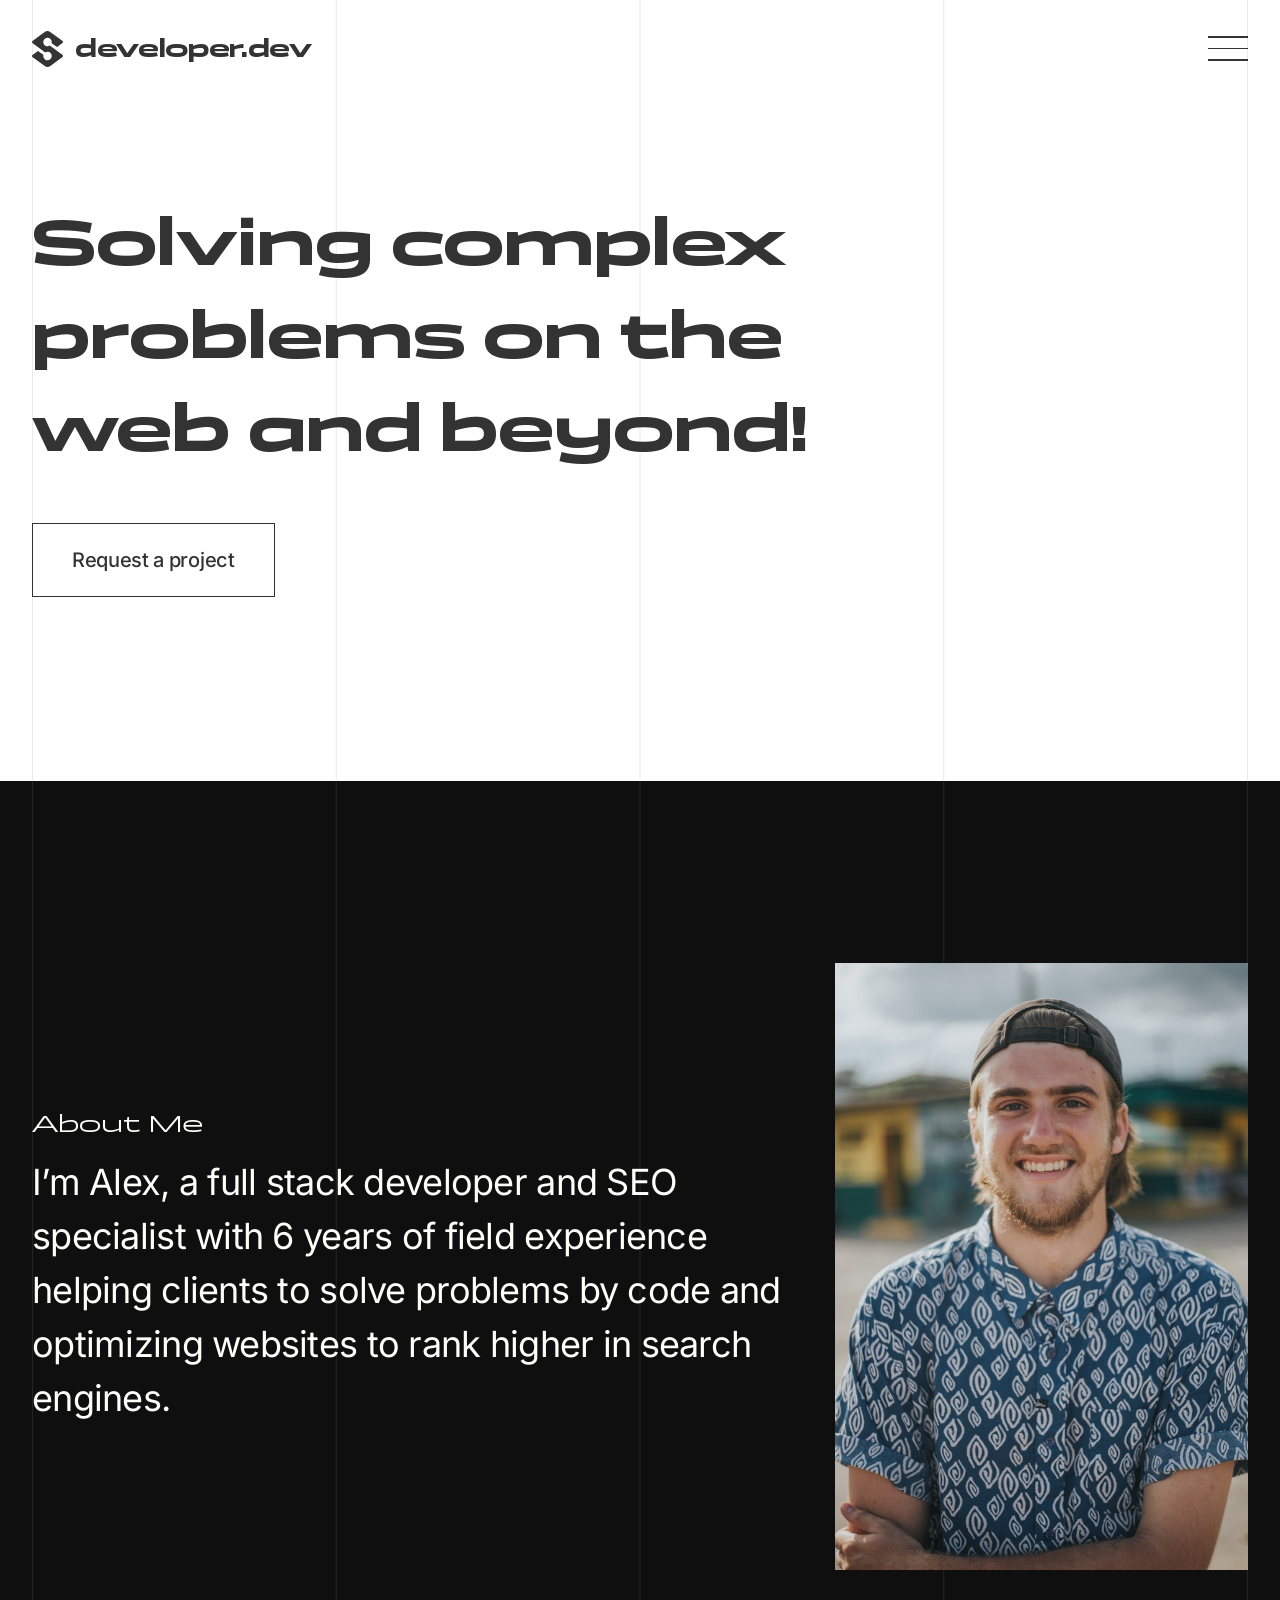
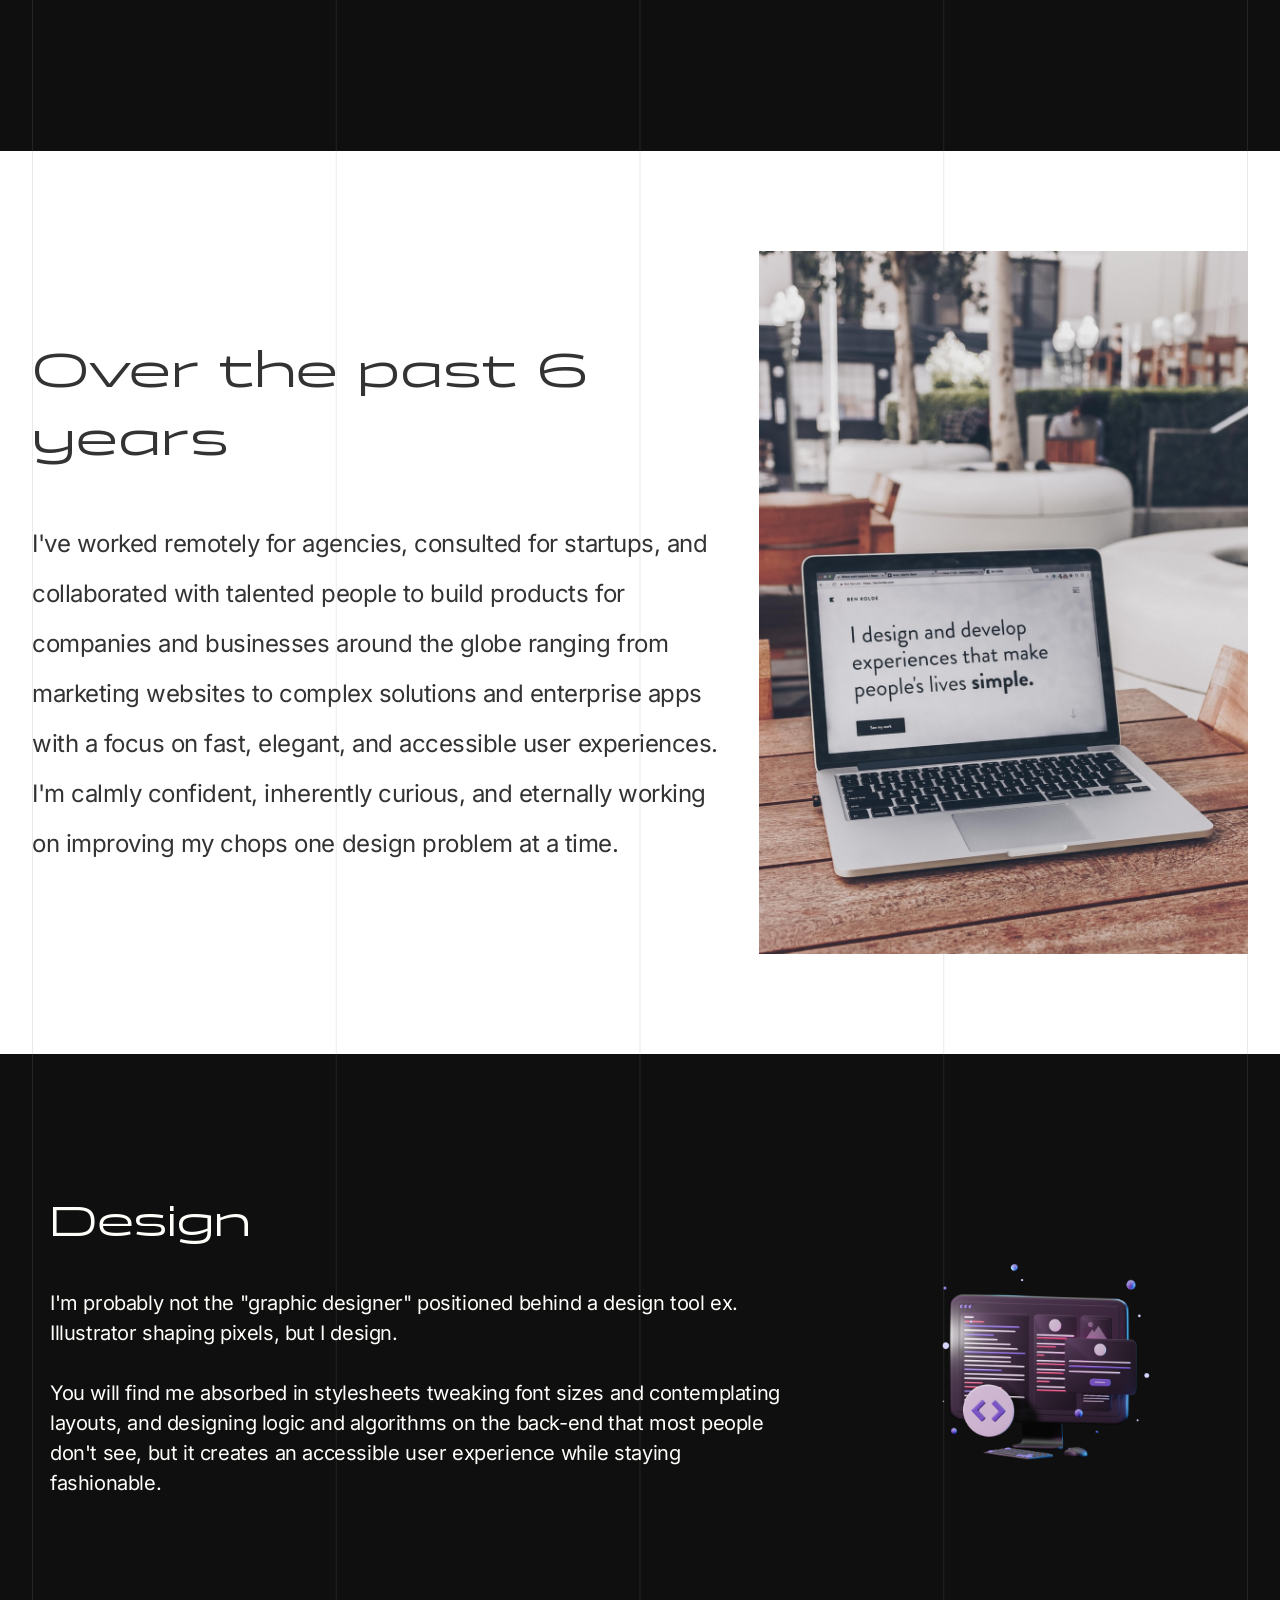
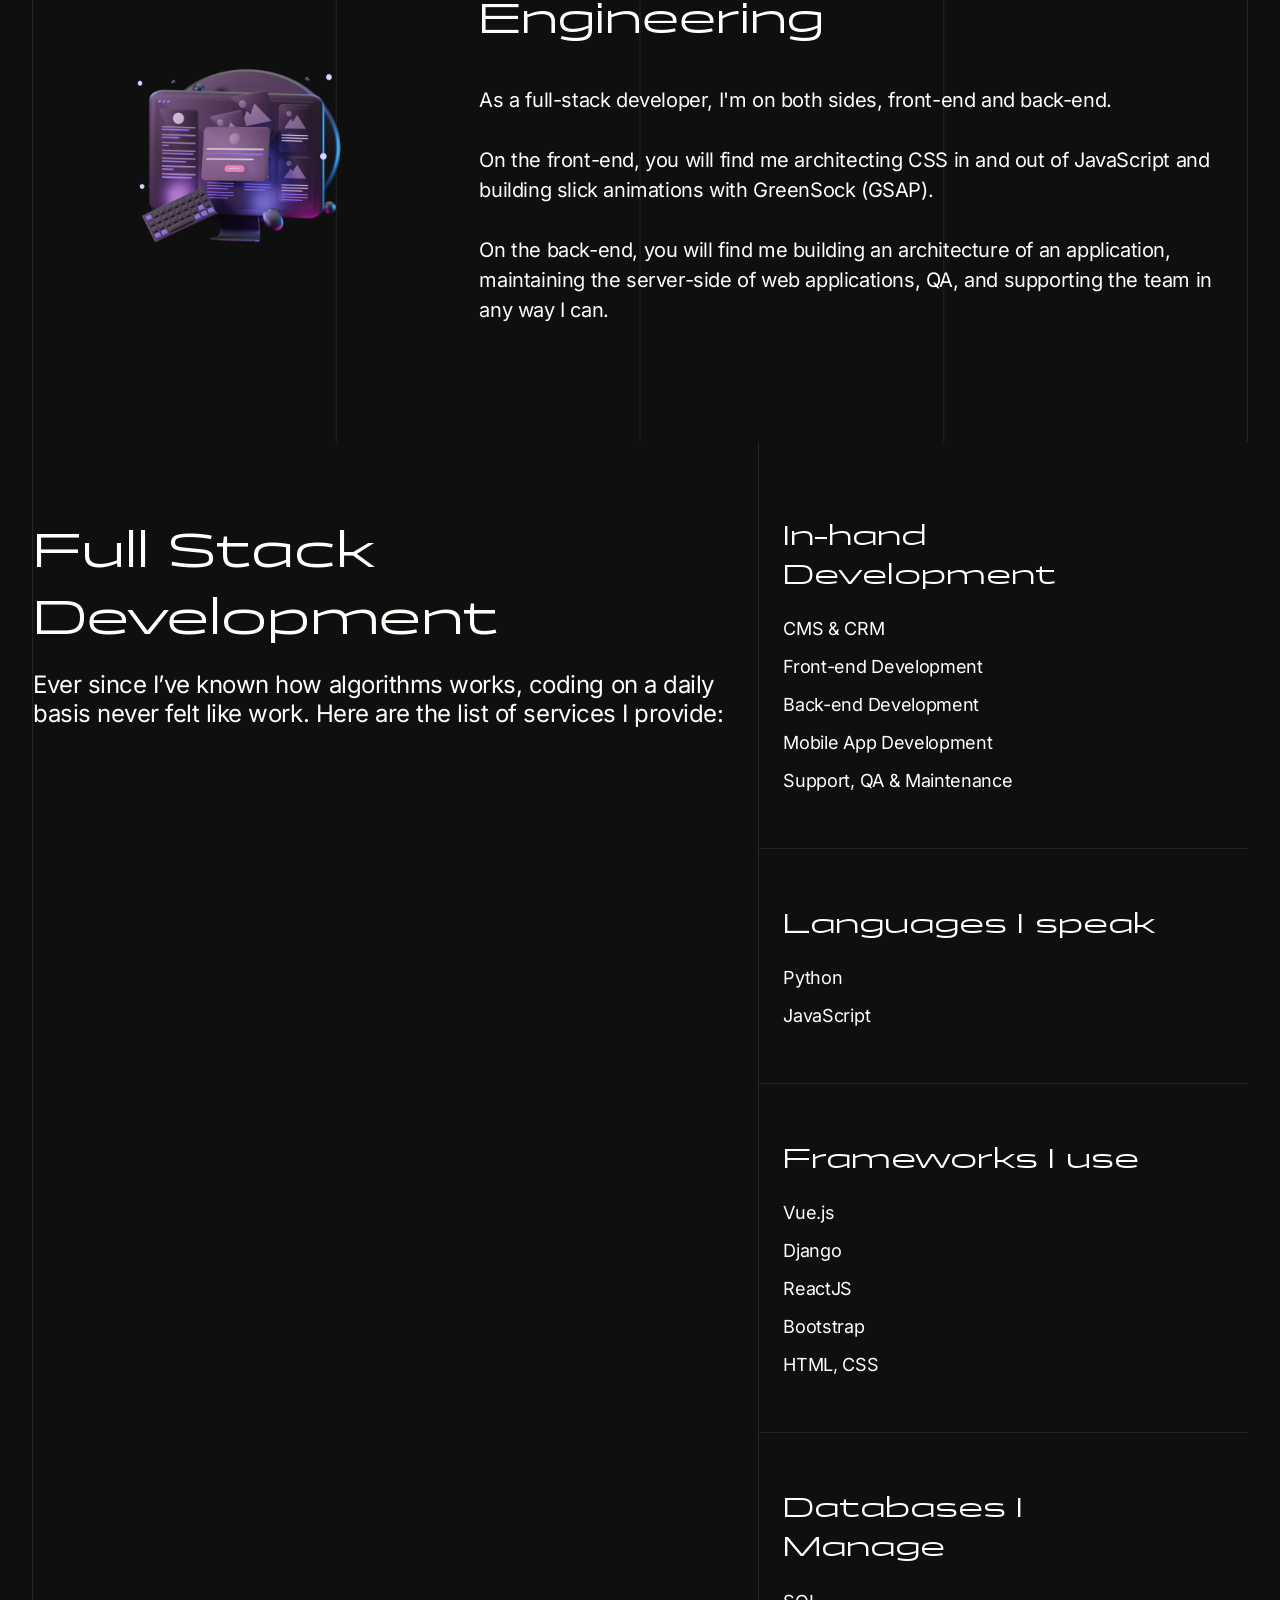
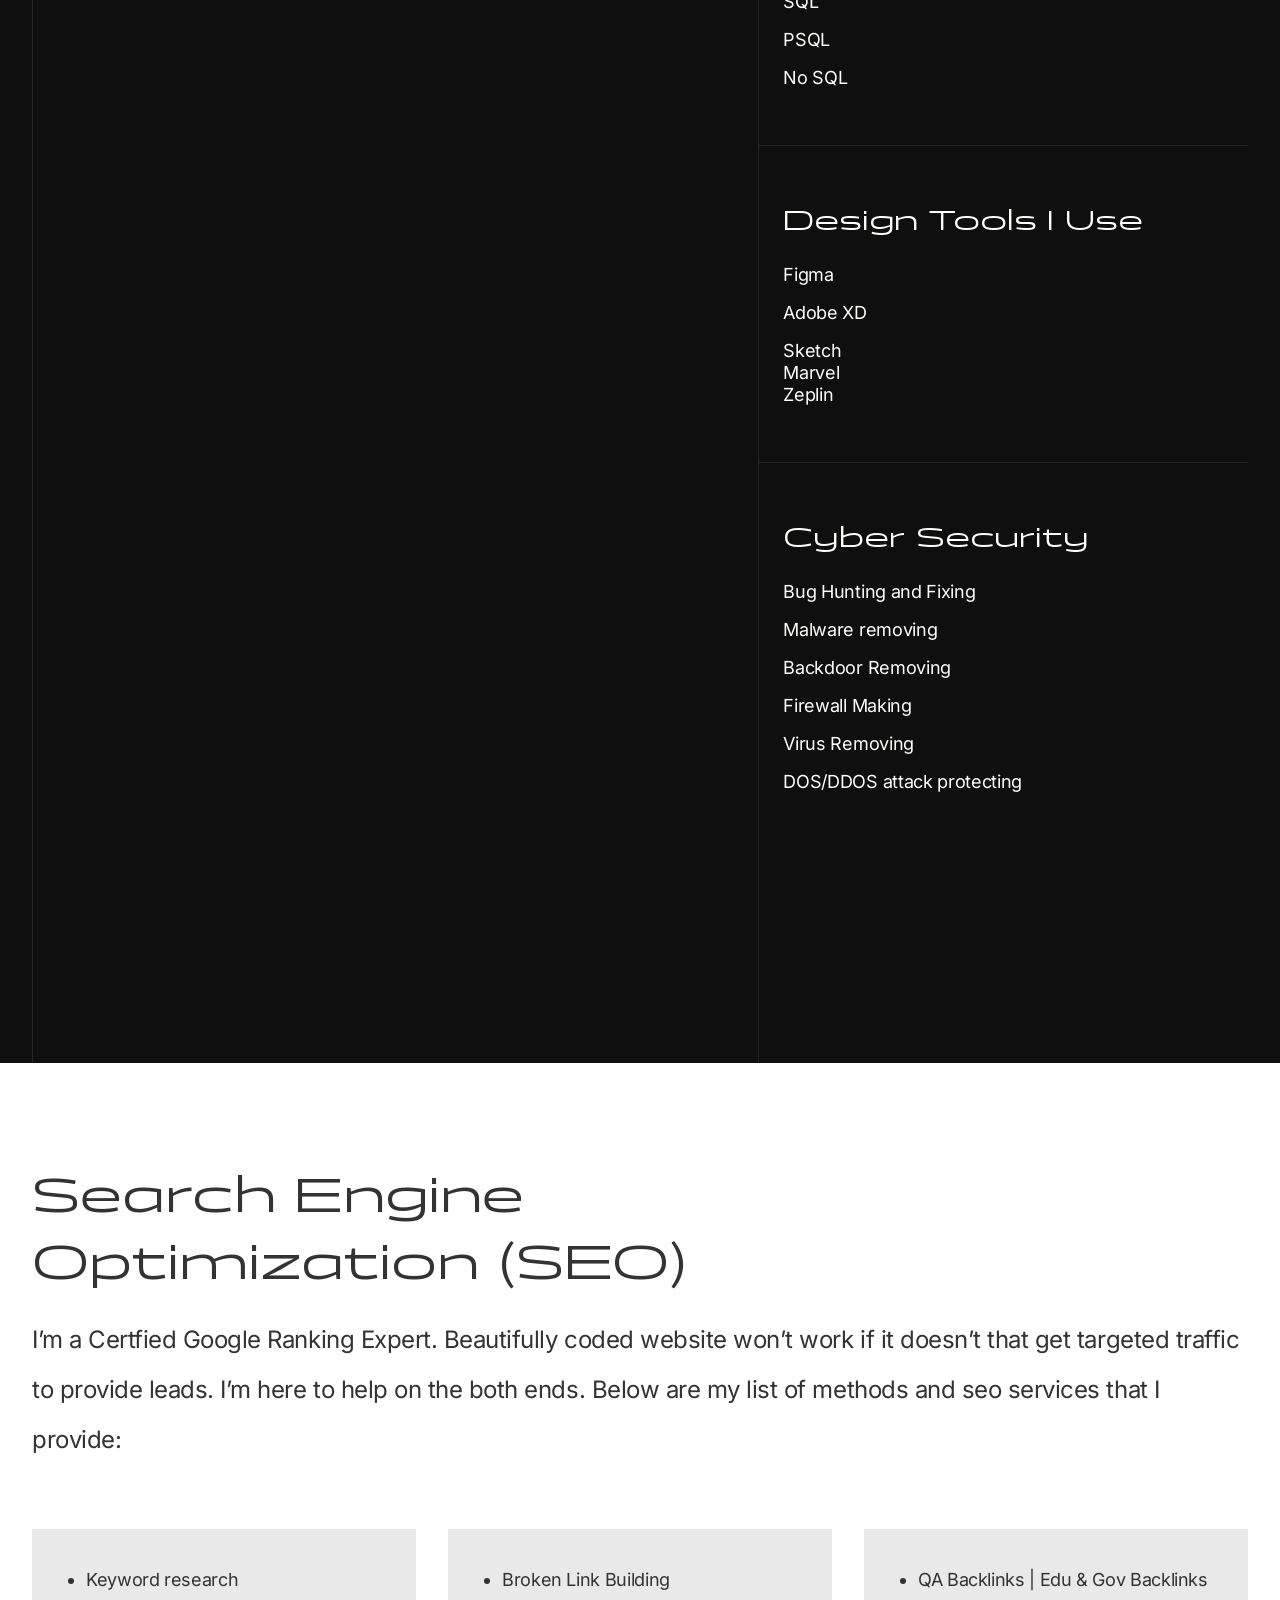
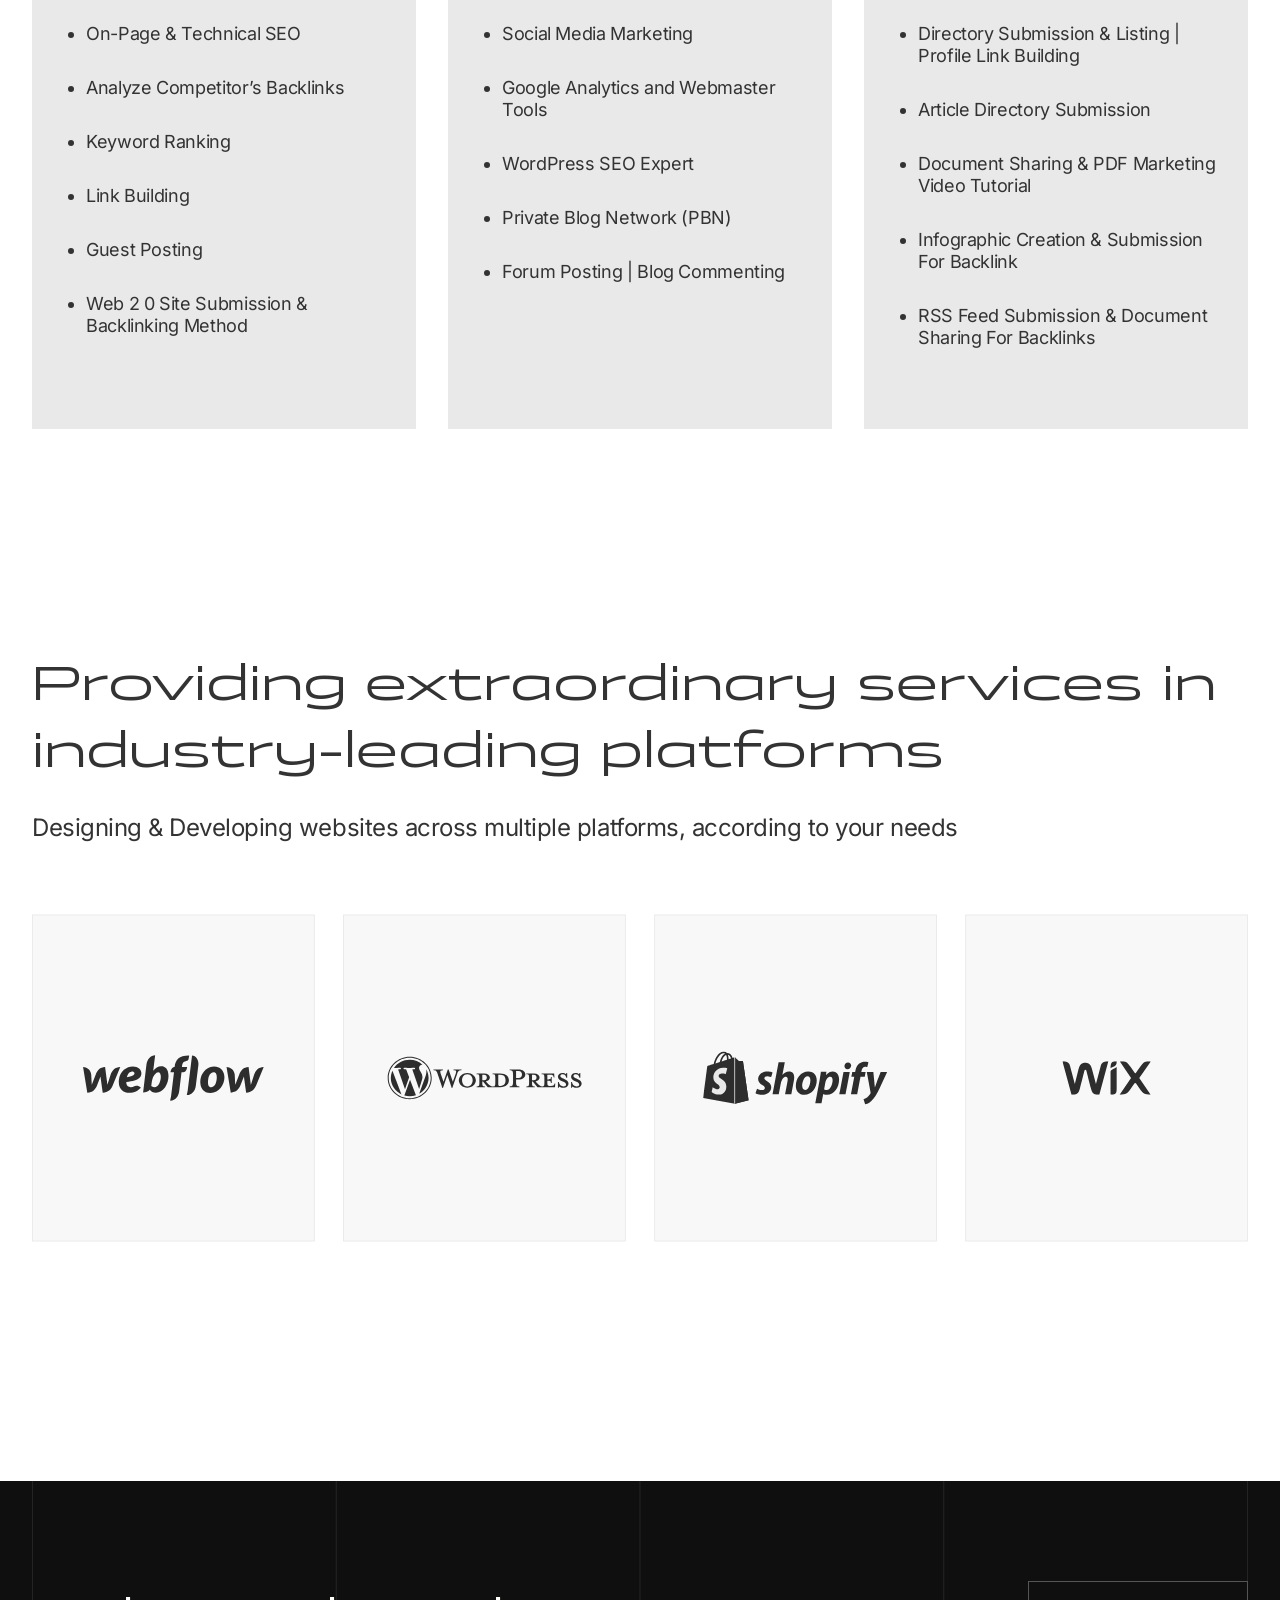
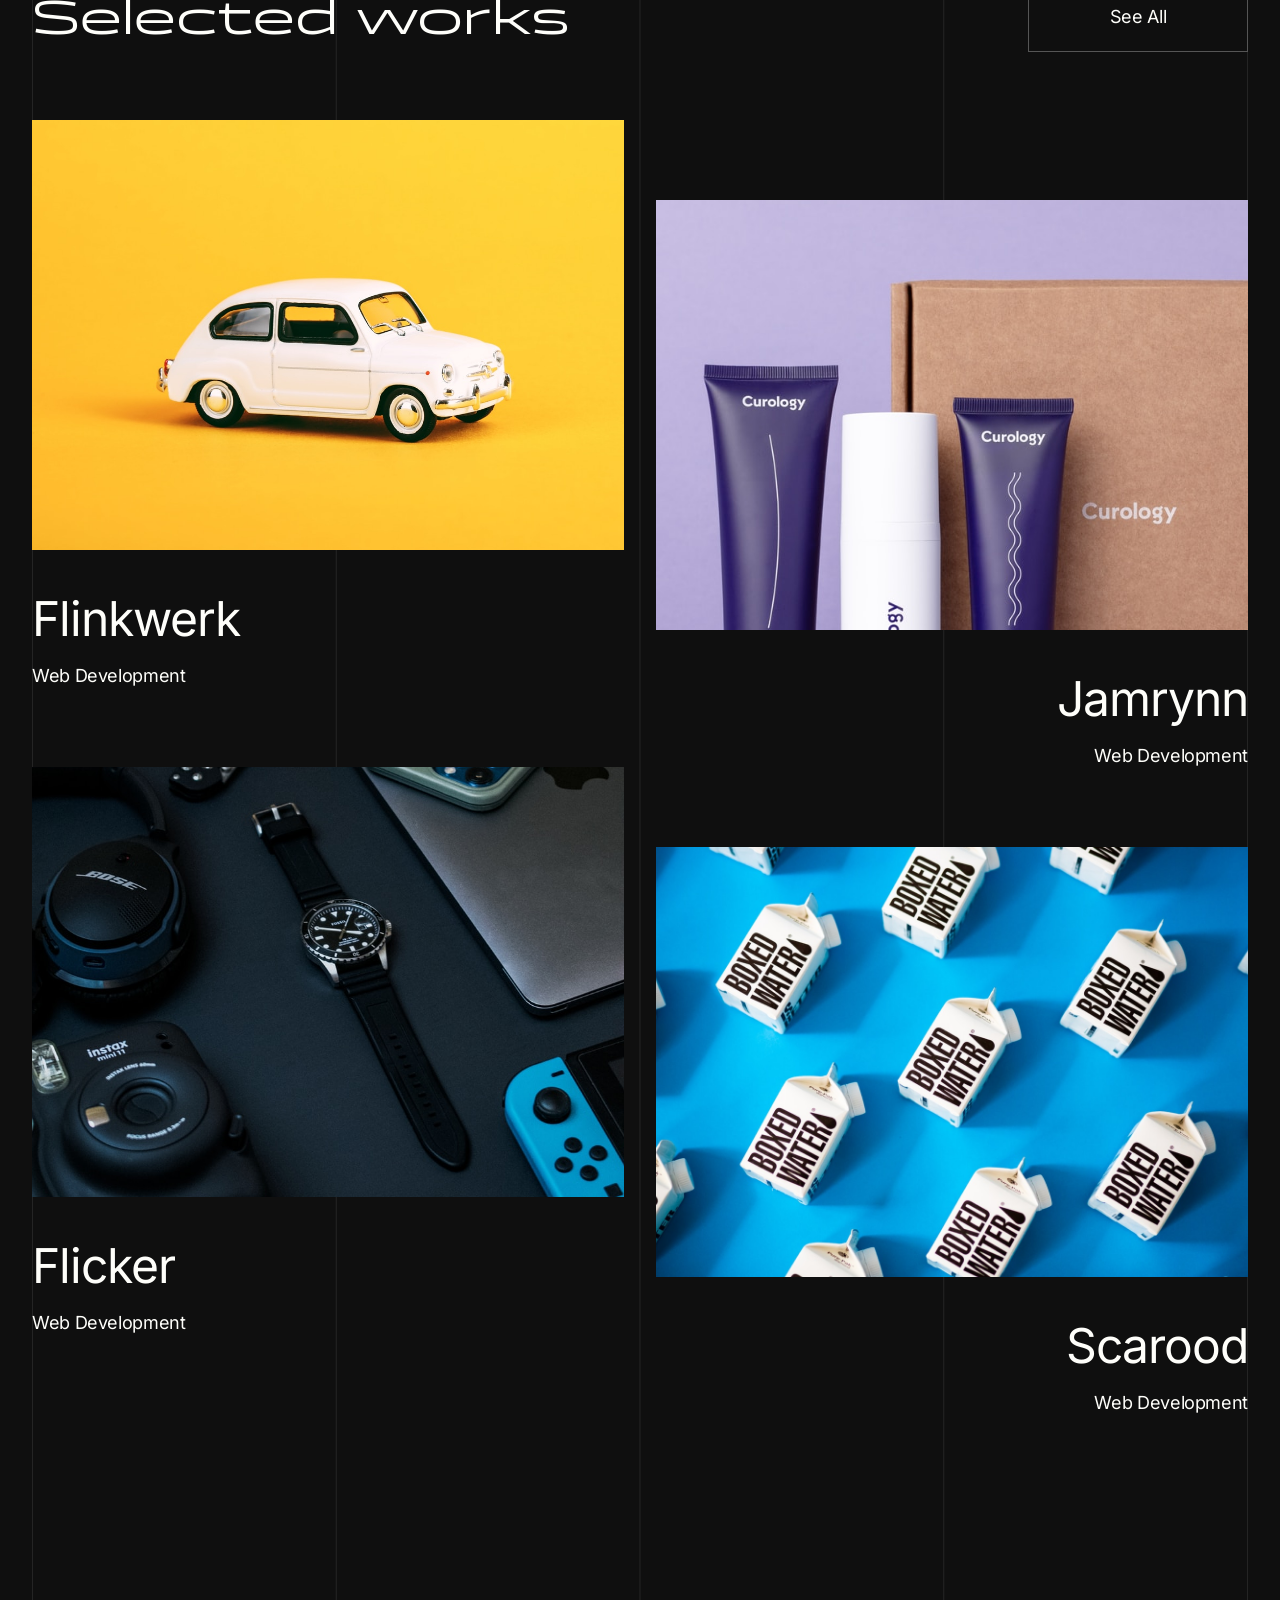
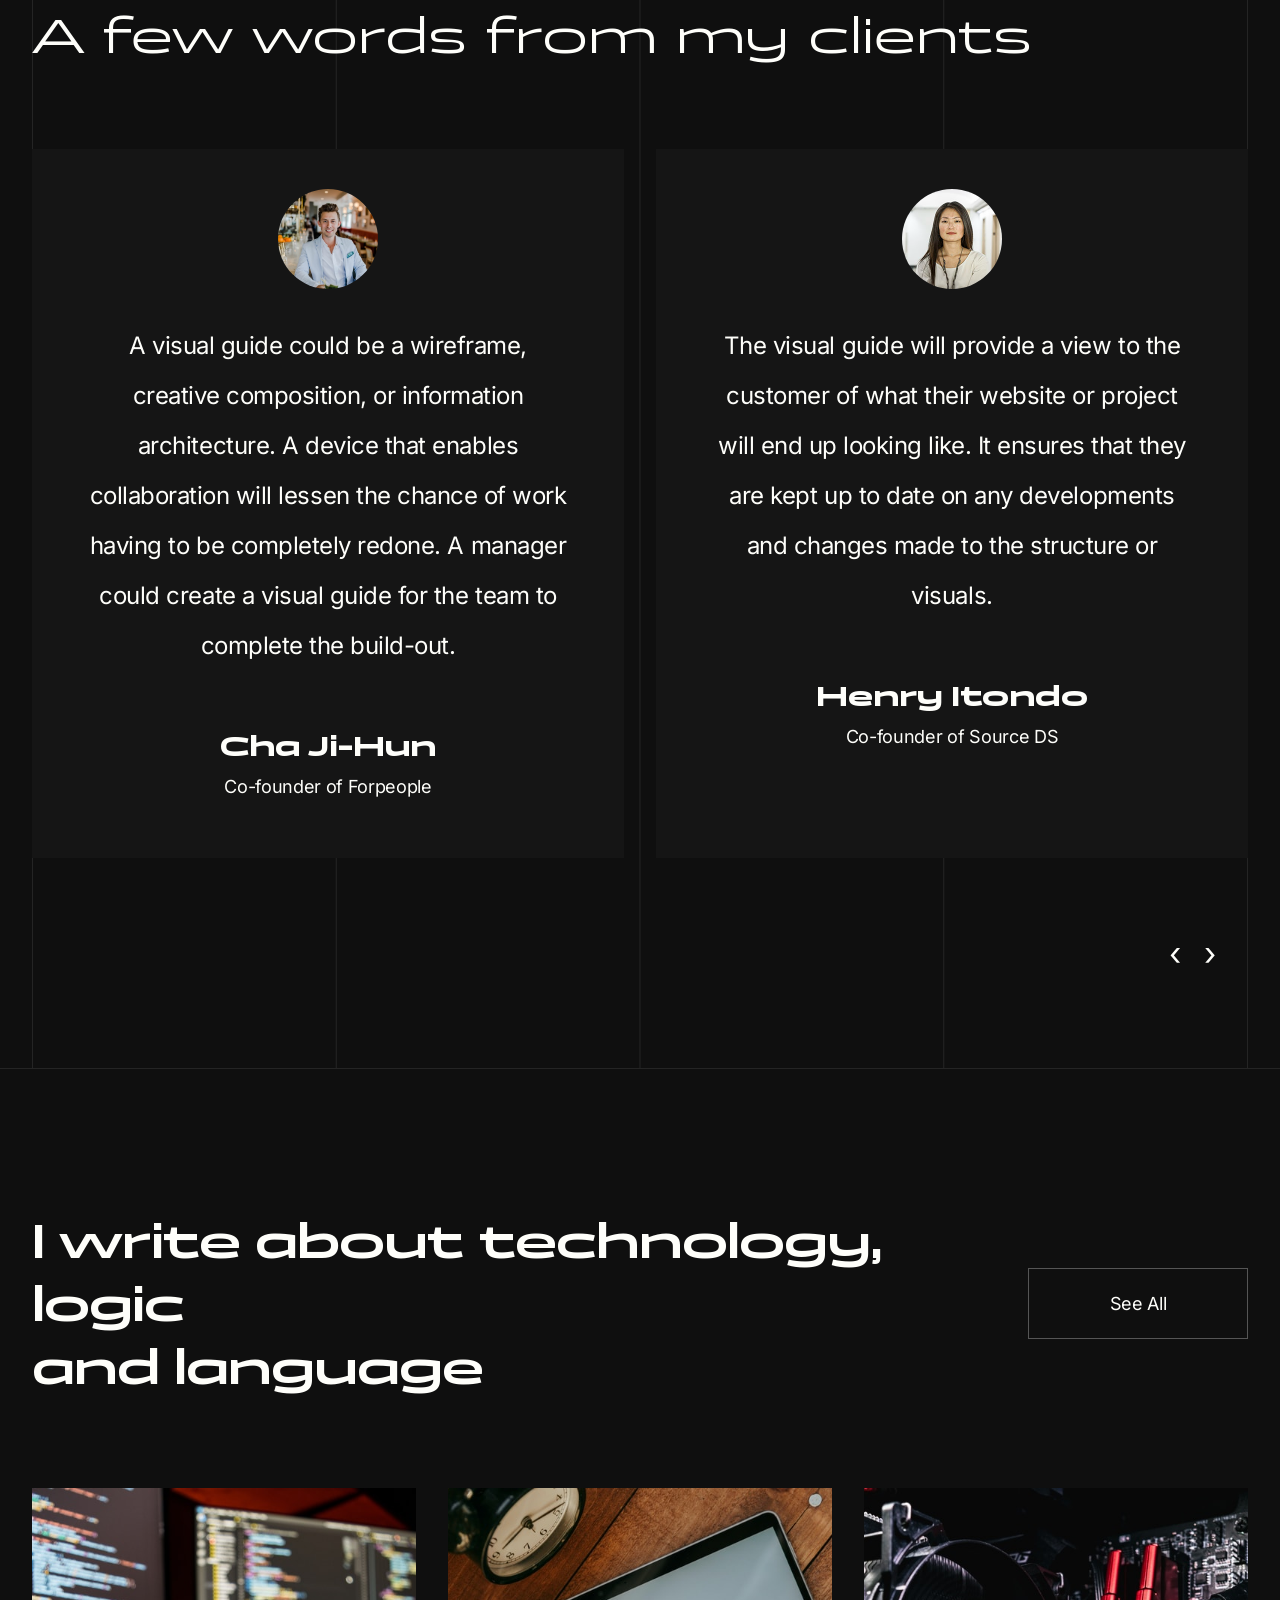
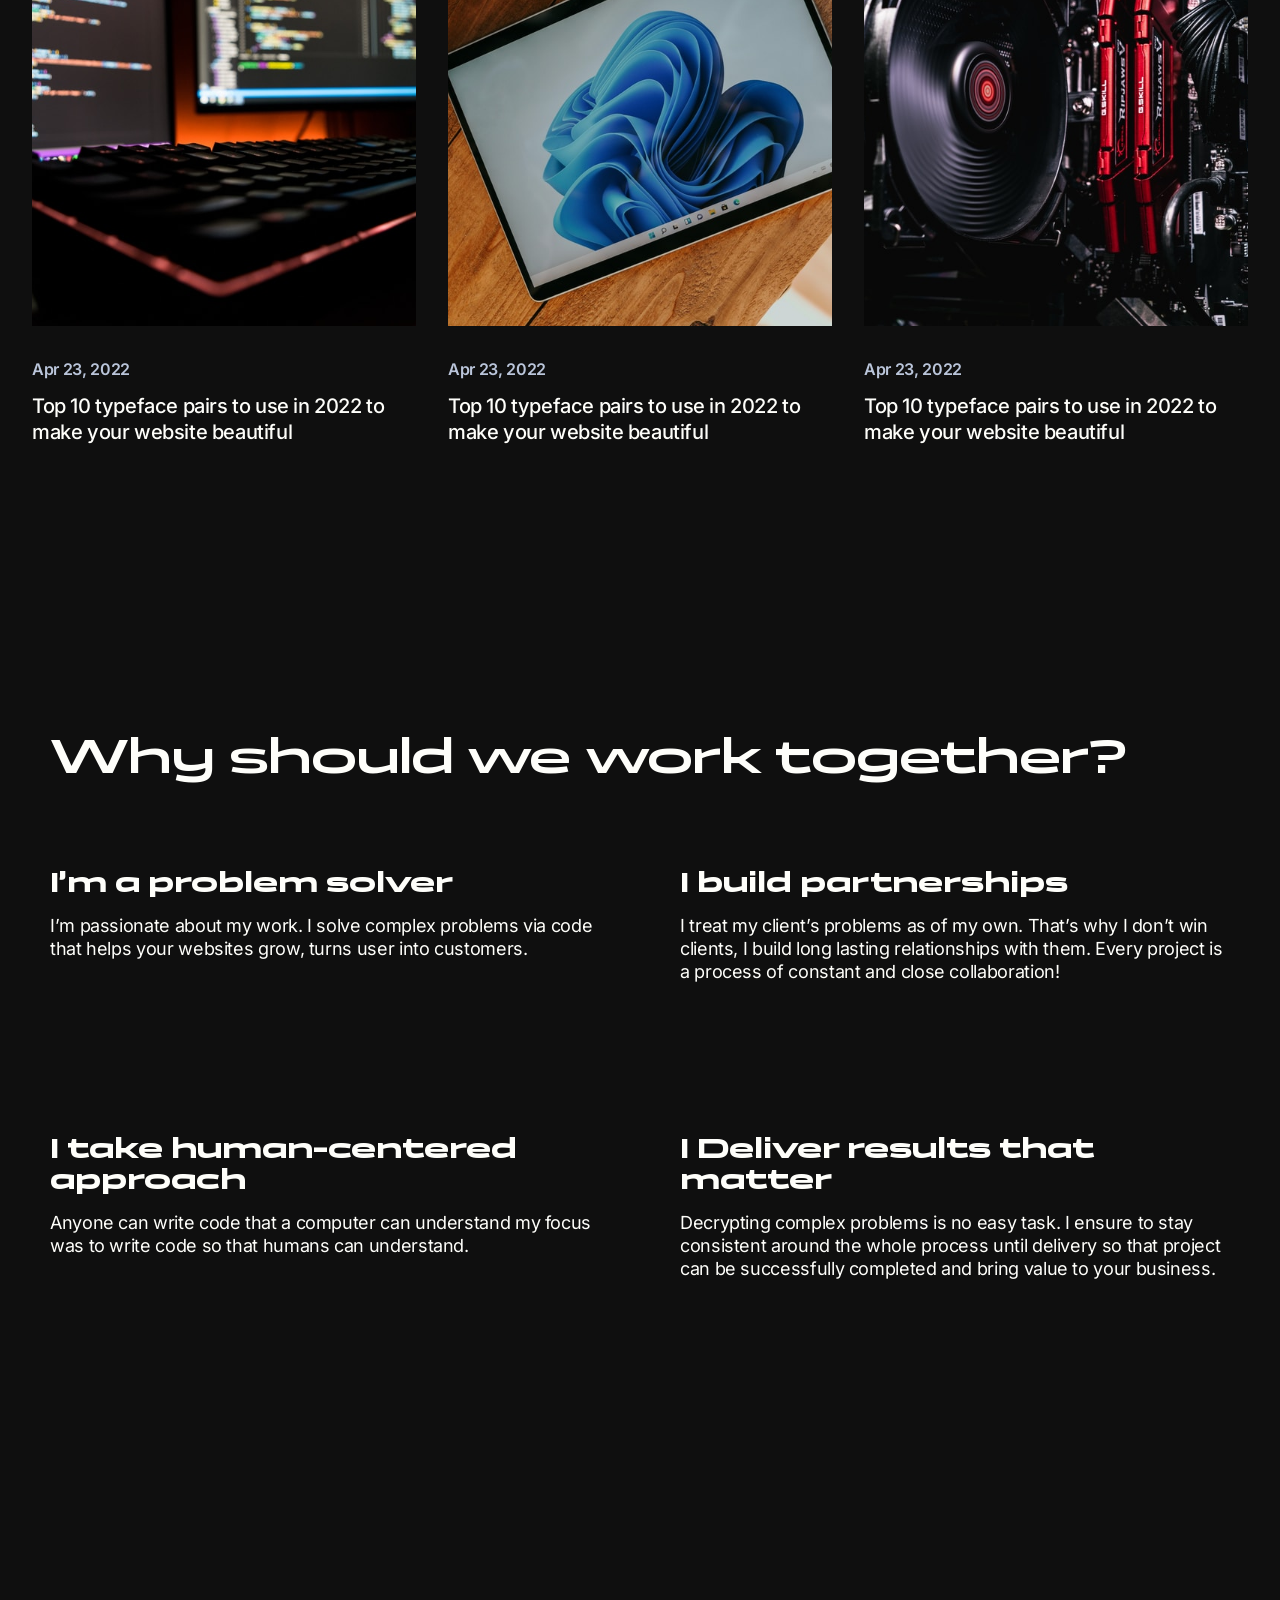
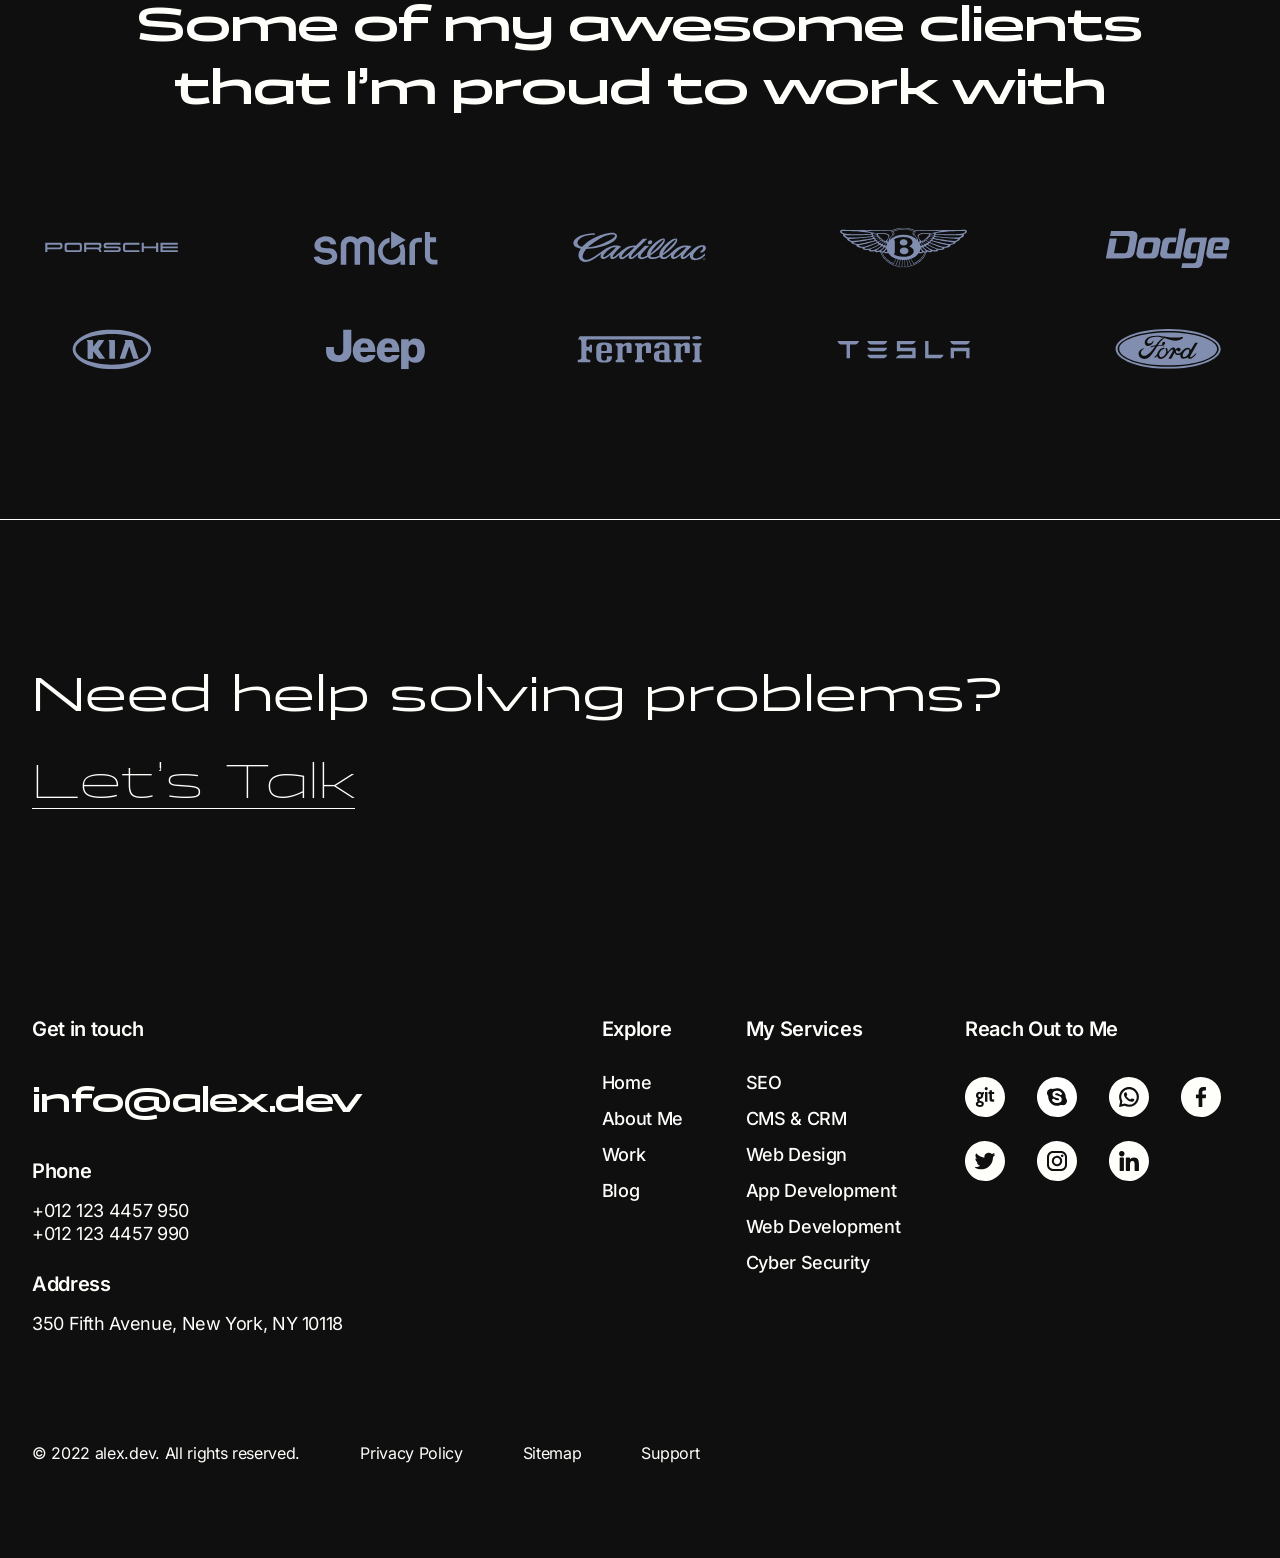
==== web/index.html @ d1924027 "lab3" ====
<!DOCTYPE html>
<html lang="en">
<head>
  <meta charset="UTF-8">
  <meta name="viewport" content="width=device-width, initial-scale=1.0">
  <meta name="description" content="Alex — full stack developer and SEO specialist.">
  <title>Home — developer.dev</title>
  <link rel="icon" href="assets/figma/logo.svg" type="image/svg+xml">
  <link rel="stylesheet" href="fonts.css">
  <link rel="stylesheet" href="global.css">
  <link rel="stylesheet" href="styles.css">
  <link rel="stylesheet" href="app.css">
  <script src="script.js" defer></script>
</head>
<body>
<div class="site">
  <a class="skip-link" href="#main">Skip to content</a>
  <div class="ruled">
    <header class="header container">
      <a class="logo" href="index.html"><img class="logo__icon" src="assets/figma/logo.svg" width="31" height="36" alt="">developer.dev</a>
      <details class="menu">
        <summary class="menu__toggle" aria-label="Open navigation"><span class="menu__line"></span><span class="menu__line"></span><span class="menu__line"></span></summary>
        <nav class="menu__nav" aria-label="Main navigation"><ul class="menu__list"><li><a href="index.html" aria-current="page">Homepage</a></li><li><a href="about.html">About me</a></li><li><a href="work.html">My work</a></li><li><a href="contact.html">Contact us</a></li></ul></nav>
      </details>
    </header>
  </div>

  <main id="main">
    <section class="hero ruled" aria-labelledby="hero-title">
      <h1 class="hero__title" id="hero-title">Solving complex<br>problems on the<br>web and beyond!</h1>
      <a class="button hero__button" href="contact.html">Request a project</a>
    </section>

    <section class="home-about ruled dark" aria-labelledby="about-title">
      <div><h2 class="home-about__title" id="about-title">About Me</h2><p class="home-about__text">I’m Alex, a full stack developer and SEO specialist with 6 years of field experience helping clients to solve problems by code and optimizing websites to rank higher in search engines.</p></div>
      <img class="home-about__image" src="assets/figma/alex.jpg" width="455" height="607" alt="Alex smiling outdoors, wearing a cap and a patterned shirt" loading="lazy">
    </section>

    <section class="history ruled" aria-labelledby="history-title">
      <div><h2 class="history__title" id="history-title">Over the past 6 years</h2><p class="history__text">I've worked remotely for agencies, consulted for startups, and collaborated with talented people to build products for companies and businesses around the globe ranging from marketing websites to complex solutions and enterprise apps with a focus on fast, elegant, and accessible user experiences. I'm calmly confident, inherently curious, and eternally working on improving my chops one design problem at a time.</p></div>
      <img class="history__image" src="assets/figma/work-history.jpg" width="555" height="703" alt="A laptop displaying a website on a desk" loading="lazy">
    </section>

    <section class="skills ruled dark" aria-label="Design and engineering">
      <div class="skills__inner">
        <article class="skills__row">
          <div><h2 class="skills__title">Design</h2><p class="skills__text">I'm probably not the "graphic designer" positioned behind a design tool ex. Illustrator shaping pixels, but I design.

You will find me absorbed in stylesheets tweaking font sizes and contemplating layouts, and designing logic and algorithms on the back-end that most people don't see, but it creates an accessible user experience while staying fashionable.</p></div>
          <img class="skills__image" src="assets/figma/design.png" width="342" height="358" alt="Purple interface-design illustration" loading="lazy">
        </article>
        <article class="skills__row">
          <img class="skills__image" src="assets/figma/engineering.png" width="339" height="376" alt="Purple software-engineering illustration" loading="lazy">
          <div><h2 class="skills__title">Engineering</h2><p class="skills__text">As a full-stack developer, I'm on both sides, front-end and back-end.

On the front-end, you will find me architecting CSS in and out of JavaScript and building slick animations with GreenSock (GSAP).

On the back-end, you will find me building an architecture of an application, maintaining the server-side of web applications, QA, and supporting the team in any way I can.</p></div>
        </article>
      </div>
    </section>

    <section class="development dark" id="development" aria-labelledby="development-title">
      <div class="development__intro"><h2 class="heading" id="development-title">Full Stack<br>Development</h2><p>Ever since I’ve known how algorithms works, coding on a daily basis never felt like work. Here are the list of services I provide:</p></div>
      <div class="development__list">
        <article class="service"><h3 class="service__title">In-hand<br>Development</h3><ul class="service__list"><li>CMS &amp; CRM</li><li>Front-end Development</li><li>Back-end Development</li><li>Mobile App Development</li><li>Support, QA &amp; Maintenance</li></ul></article>
        <article class="service"><h3 class="service__title">Languages I speak</h3><ul class="service__list"><li>Python</li><li>JavaScript</li></ul></article>
        <article class="service"><h3 class="service__title">Frameworks I use</h3><ul class="service__list"><li>Vue.js</li><li>Django</li><li>ReactJS</li><li>Bootstrap</li><li>HTML, CSS</li></ul></article>
        <article class="service"><h3 class="service__title">Databases I<br>Manage</h3><ul class="service__list"><li>SQL</li><li>PSQL</li><li>No SQL</li></ul></article>
        <article class="service"><h3 class="service__title">Design Tools I Use</h3><ul class="service__list"><li>Figma</li><li>Adobe XD</li><li>Sketch<br>Marvel<br>Zeplin</li></ul></article>
        <article class="service"><h3 class="service__title">Cyber Security</h3><ul class="service__list"><li>Bug Hunting and Fixing</li><li>Malware removing</li><li>Backdoor Removing</li><li>Firewall Making</li><li>Virus Removing</li><li>DOS/DDOS attack protecting</li></ul></article>
      </div>
    </section>

    <section class="seo" id="seo" aria-labelledby="seo-title">
      <h2 class="heading" id="seo-title">Search Engine<br>Optimization (SEO)</h2>
      <p class="seo__text">I’m a Certfied Google Ranking Expert. Beautifully coded website won’t work if it doesn’t that get targeted traffic to provide leads. I’m here to help on the both ends. Below are my list of methods and seo services that I provide:</p>
      <div class="seo__columns">
        <ul class="seo__list"><li>Keyword research</li><li>On-Page &amp; Technical SEO</li><li>Analyze Competitor’s Backlinks</li><li>Keyword Ranking</li><li>Link Building</li><li>Guest Posting</li><li>Web 2 0 Site Submission &amp; Backlinking Method</li></ul>
        <ul class="seo__list"><li>Broken Link Building</li><li>Social Media Marketing</li><li>Google Analytics and Webmaster Tools</li><li>WordPress SEO Expert</li><li>Private Blog Network (PBN)</li><li>Forum Posting | Blog Commenting</li></ul>
        <ul class="seo__list"><li>QA Backlinks | Edu &amp; Gov Backlinks</li><li>Directory Submission &amp; Listing | Profile Link Building</li><li>Article Directory Submission</li><li>Document Sharing &amp; PDF Marketing Video Tutorial</li><li>Infographic Creation &amp; Submission For Backlink</li><li>RSS Feed Submission &amp; Document Sharing For Backlinks</li></ul>
      </div>
    </section>

    <section class="platforms" id="platforms" aria-labelledby="platforms-title">
      <h2 class="heading" id="platforms-title">Providing extraordinary services in industry-leading platforms</h2>
      <p class="platforms__text">Designing &amp; Developing websites across multiple platforms, according to your needs</p>
      <img class="platforms__logos" src="assets/figma/platforms.svg" width="1376" height="370" alt="Webflow, WordPress, Shopify and Wix" loading="lazy">
    </section>

    <section class="selected ruled dark" id="selected-work" aria-labelledby="selected-title">
      <div class="section-top"><h2 class="heading" id="selected-title">Selected works</h2><a class="button button_dark button_small" href="work.html">See All</a></div>
      <div class="selected__columns">
        <div class="selected__column">
          <article class="selected__card"><a href="work.html#flinkwerk"><img class="selected__image" src="assets/figma/selected-flinkwerk.jpg" width="672" height="430" alt="White vintage car against a yellow background" loading="lazy"><h3 class="selected__name">Flinkwerk</h3><p class="selected__category">Web Development</p></a></article>
          <article class="selected__card"><a href="work.html#flickker"><img class="selected__image" src="assets/figma/selected-flicker.jpg" width="672" height="430" alt="Headphones, a watch, camera and other dark electronics" loading="lazy"><h3 class="selected__name">Flicker</h3><p class="selected__category">Web Development</p></a></article>
        </div>
        <div class="selected__column">
          <article class="selected__card"><a href="work.html#jamrynn"><img class="selected__image" src="assets/figma/selected-jamrynn.jpg" width="672" height="430" alt="Curology skin-care packaging on a purple background" loading="lazy"><h3 class="selected__name">Jamrynn</h3><p class="selected__category">Web Development</p></a></article>
          <article class="selected__card"><a href="assets/figma/selected-scarood.jpg"><img class="selected__image" src="assets/figma/selected-scarood.jpg" width="672" height="430" alt="Boxed Water cartons arranged against a bright blue background" loading="lazy"><h3 class="selected__name">Scarood</h3><p class="selected__category">Web Development</p></a></article>
        </div>
      </div>
    </section>

    <section class="testimonials ruled dark" aria-labelledby="testimonials-title">
      <h2 class="heading" id="testimonials-title">A few words from my clients</h2>
      <div class="testimonials__grid">
        <figure class="testimonial"><img class="testimonial__image" src="assets/figma/client-cha.jpg" width="100" height="100" alt="Cha Ji-Hun" loading="lazy"><blockquote class="testimonial__quote">A visual guide could be a wireframe, creative composition, or information architecture. A device that enables collaboration will lessen the chance of work having to be completely redone. A manager could create a visual guide for the team to complete the build-out.</blockquote><figcaption><p class="testimonial__name">Cha Ji-Hun</p><p class="testimonial__role">Co-founder of Forpeople</p></figcaption></figure>
        <figure class="testimonial"><img class="testimonial__image" src="assets/figma/client-henry.png" width="100" height="100" alt="Henry Itondo" loading="lazy"><blockquote class="testimonial__quote">The visual guide will provide a view to the customer of what their website or project will end up looking like. It ensures that they are kept up to date on any developments and changes made to the structure or visuals.</blockquote><figcaption><p class="testimonial__name">Henry Itondo</p><p class="testimonial__role">Co-founder of Source DS</p></figcaption></figure>
      </div>
      <div class="testimonials__arrows" aria-hidden="true"><span>‹</span><span>›</span></div>
    </section>

    <section class="writing dark" id="writing" aria-labelledby="writing-title">
      <div class="section-top"><h2 class="writing__title" id="writing-title">I write about technology, logic<br>and language</h2><a class="button button_dark button_small" href="#articles">See All</a></div>
      <div class="writing__grid" id="articles">
        <article><a href="assets/figma/blog-one.jpg"><img class="writing__image" src="assets/figma/blog-one.jpg" width="437" height="438" alt="Code displayed on a desktop computer" loading="lazy"><p class="writing__date"><time datetime="2022-04-23">Apr 23, 2022</time></p><h3 class="writing__heading">Top 10 typeface pairs to use in 2022 to make your website beautiful</h3></a></article>
        <article><a href="assets/figma/blog-two.jpg"><img class="writing__image" src="assets/figma/blog-two.jpg" width="437" height="438" alt="A tablet displaying Windows 11 on a wooden desk" loading="lazy"><p class="writing__date"><time datetime="2022-04-23">Apr 23, 2022</time></p><h3 class="writing__heading">Top 10 typeface pairs to use in 2022 to make your website beautiful</h3></a></article>
        <article><a href="assets/figma/blog-three.jpg"><img class="writing__image" src="assets/figma/blog-three.jpg" width="437" height="438" alt="Computer motherboard, memory and cooling fan" loading="lazy"><p class="writing__date"><time datetime="2022-04-23">Apr 23, 2022</time></p><h3 class="writing__heading">Top 10 typeface pairs to use in 2022 to make your website beautiful</h3></a></article>
      </div>
    </section>

    <section class="reasons dark" aria-labelledby="reasons-title">
      <div class="reasons__inner">
        <h2 class="reasons__title" id="reasons-title">Why should we work together?</h2>
        <div class="reasons__grid">
          <article><h3 class="reason__title">I’m a problem solver</h3><p class="reason__text">I’m passionate about my work. I solve complex problems via code that helps your websites grow, turns user into customers.</p></article>
          <article><h3 class="reason__title">I build partnerships</h3><p class="reason__text">I treat my client’s problems as of my own. That’s why I don’t win clients, I build long lasting relationships with them. Every project is a process of constant and close collaboration!</p></article>
          <article><h3 class="reason__title">I take human-centered approach</h3><p class="reason__text">Anyone can write code that a computer can understand my focus was to write code so that humans can understand.</p></article>
          <article><h3 class="reason__title">I Deliver results that matter</h3><p class="reason__text">Decrypting complex problems is no easy task. I ensure to stay consistent around the whole process until delivery so that project can be successfully completed and bring value to your business.</p></article>
        </div>
      </div>
    </section>

    <section class="clients dark" aria-labelledby="clients-title">
      <h2 class="clients__title" id="clients-title">Some of my awesome clients that I’m proud to work with</h2>
      <img class="clients__logos" src="assets/figma/clients.svg" width="1376" height="161" alt="Client logos including Porsche, Smart, Cadillac, Bentley, Dodge, Kia, Jeep, Ferrari, Tesla and Ford" loading="lazy">
    </section>
  </main>

  <footer class="footer footer_home dark" id="footer">
    <h2 class="heading">Need help solving problems?<a class="footer__talk" href="contact.html">Let’s Talk</a></h2>
    <div class="footer__columns">
      <address><p class="footer__title">Get in touch</p><a class="footer__email" href="mailto:info@alex.dev">info@alex.dev</a><p class="footer__title footer__contact-title">Phone</p><p class="footer__contact-text"><a href="tel:+0121234457950">+012 123 4457 950</a><br><a href="tel:+0121234457990">+012 123 4457 990</a></p><p class="footer__title footer__contact-title">Address</p><p class="footer__contact-text">350 Fifth Avenue, New York, NY 10118</p></address>
      <nav aria-label="Footer navigation"><h3 class="footer__title">Explore</h3><ul class="footer__list"><li><a href="index.html">Home</a></li><li><a href="about.html">About Me</a></li><li><a href="work.html">Work</a></li><li><a href="index.html#writing">Blog</a></li></ul></nav>
      <div><h3 class="footer__title">My Services</h3><ul class="footer__list"><li><a href="index.html#seo">SEO</a></li><li><a href="index.html#development">CMS &amp; CRM</a></li><li><a href="index.html#platforms">Web Design</a></li><li><a href="index.html#development">App Development</a></li><li><a href="index.html#development">Web Development</a></li><li><a href="index.html#development">Cyber Security</a></li></ul></div>
      <div><h3 class="footer__title">Reach Out to Me</h3><a href="contact.html"><img class="footer__socials" src="assets/figma/socials-footer.svg" width="256" height="104" alt="GitHub, Skype, WhatsApp, Facebook, Twitter, Instagram and LinkedIn contact icons" loading="lazy"></a></div>
    </div>
    <div class="footer__bottom"><p>© 2022 alex.dev. All rights reserved.</p><a href="contact.html#demo-status">Privacy Policy</a><a href="#footer">Sitemap</a><a href="contact.html">Support</a></div>
  </footer>
</div>
</body>
</html>
---- web/fonts.css ----
/* The same fonts and weights used in the Figma file. Stored locally. */
@font-face { font-family: Panchang; src: url('assets/fonts/panchang-light.woff2') format('woff2'); font-weight: 200; font-display: swap; }
@font-face { font-family: Panchang; src: url('assets/fonts/panchang-regular.woff2') format('woff2'); font-weight: 400; font-display: swap; }
@font-face { font-family: Panchang; src: url('assets/fonts/panchang-semibold.woff2') format('woff2'); font-weight: 600; font-display: swap; }
@font-face { font-family: Panchang; src: url('assets/fonts/panchang-bold.woff2') format('woff2'); font-weight: 700; font-display: swap; }
@font-face { font-family: Inter; src: url('assets/fonts/inter-regular.ttf') format('truetype'); font-weight: 400; font-display: swap; }
@font-face { font-family: Inter; src: url('assets/fonts/inter-medium.ttf') format('truetype'); font-weight: 500; font-display: swap; }
@font-face { font-family: Inter; src: url('assets/fonts/inter-semibold.ttf') format('truetype'); font-weight: 600; font-display: swap; }
---- web/global.css ----
* { box-sizing: border-box; }
html { scroll-behavior: smooth; }
body { margin: 0; color: #333; background: #fff; font-family: Inter, Arial, sans-serif; letter-spacing: -0.02em; }
h1, h2, h3, p, figure, blockquote { margin: 0; }
h1, h2, h3 { font-weight: 400; }
a { color: inherit; text-decoration: none; }
img { display: block; max-width: 100%; height: auto; }
button, input, textarea { font: inherit; }
button, summary { cursor: pointer; }
address { font-style: normal; }
:focus-visible { outline: 2px solid #888; outline-offset: 5px; }
---- web/styles.css ----
.site { max-width: 1440px; margin: 0 auto; }
.container { width: calc(100% - 64px); margin: 0 auto; }
.dark { color: #fefefa; background: #0f0f0f; }
.ruled { position: relative; isolation: isolate; }
.site > .ruled { z-index: 10; }
.ruled::before { content: ''; position: absolute; z-index: -1; top: 0; bottom: 0; left: 32px; right: 32px; border-right: 1px solid #e9e9e9; background: linear-gradient(to right, #e9e9e9 1px, transparent 1px) 0 0 / 25% 100%; pointer-events: none; }
.ruled.dark::before { border-color: #242424; background-image: linear-gradient(to right, #242424 1px, transparent 1px); }
.skip-link { position: absolute; top: -80px; left: 20px; z-index: 20; padding: 12px 20px; background: white; color: #333; }
.skip-link:focus { top: 10px; }
.heading { font-family: Panchang, Arial, sans-serif; font-size: 64px; line-height: 84px; }
.heading, .hero__title, .history__title, .home-about__title, .skills__title, .service__title, .testimonial__name, .reason__title, .about-page__label, .featured__title, .featured__category, .featured__button, .featured__more .button, .contact__title { letter-spacing: 0; }
.button { display: inline-flex; align-items: center; justify-content: center; gap: 12px; min-height: 74px; padding: 23px 39px; border: 1px solid #333; background: transparent; color: inherit; font-size: 20px; line-height: 26px; }
.button:hover { background: #333; color: white; }
.button:active { transform: translateY(1px); }
.button_dark { border-color: #555; }
.button_dark:hover { background: #fefefa; color: #0f0f0f; }
.button_small { min-width: 220px; min-height: 71px; padding: 23px; font-size: 18px; line-height: 23px; }

.header { height: 97px; display: flex; align-items: center; justify-content: space-between; position: relative; z-index: 5; }
.logo { display: flex; align-items: center; gap: 12px; font-family: Panchang, sans-serif; font-size: 24px; font-weight: 700; line-height: 32px; }
.logo__icon { width: 31px; height: 36px; }
.menu { position: relative; }
.menu__toggle { display: flex; flex-direction: column; justify-content: space-between; width: 40px; height: 41px; padding: 8px 0; list-style: none; }
.menu__toggle::-webkit-details-marker { display: none; }
.menu__line { display: block; width: 40px; height: 1.7px; background: #333; }
.menu__nav { position: absolute; right: 0; top: 56px; width: 260px; padding: 24px; background: #0f0f0f; color: white; box-shadow: 0 8px 24px #0002; }
.menu__list { display: grid; gap: 20px; margin: 0; padding: 0; list-style: none; }
.menu__nav a:hover { text-decoration: underline; text-underline-offset: 6px; }

/* home */
.hero { min-height: 684px; padding: 100px 32px 102px; }
.hero__title { font-family: Panchang, sans-serif; font-size: 84px; font-weight: 700; line-height: 120px; }
.hero__button { margin-top: 48px; font-weight: 500; }
.home-about { min-height: 970px; display: grid; grid-template-columns: 841fr 455fr; align-items: center; gap: 80px; padding: 181px 32px; }
.home-about__title { font-family: Panchang, sans-serif; font-size: 24px; line-height: 31px; margin-bottom: 16px; }
.home-about__text { font-size: 48px; line-height: 80px; letter-spacing: -0.02em; }
.home-about__image { width: 100%; height: 607px; object-fit: cover; }
.history { min-height: 903px; padding: 100px 32px; display: grid; grid-template-columns: 789fr 555fr; gap: 32px; align-items: center; }
.history__title { font-family: Panchang, sans-serif; font-size: 84px; line-height: 120px; margin-bottom: 48px; }
.history__text { font-size: 24px; line-height: 50px; letter-spacing: -0.02em; }
.history__image { width: 100%; height: 703px; object-fit: cover; }
.skills { min-height: 970px; padding: 100px 0; }
.skills__inner { width: calc(100% - 298px); margin: auto; }
.skills__row { display: grid; grid-template-columns: 678fr 342fr; gap: 122px; align-items: center; min-height: 358px; }
.skills__row + .skills__row { margin-top: 36px; grid-template-columns: 339fr 689fr; gap: 114px; min-height: 376px; }
.skills__title { font-family: Panchang, sans-serif; font-size: 54px; line-height: 70px; margin-bottom: 32px; }
.skills__text { white-space: pre-line; font-size: 20px; line-height: 30px; letter-spacing: -0.02em; }
.skills__image { width: 100%; }
.development { min-height: 2247px; margin-top: -26px; display: grid; grid-template-columns: 822fr 554fr; padding-inline: 32px; }
.development__intro { padding: 100px 0; border-left: 1px solid #242424; }
.development__intro p { font-size: 24px; line-height: 29px; letter-spacing: -0.02em; margin-top: 20px; }
.development__list { border-left: 1px solid #242424; }
.service { position: relative; padding: 40px; }
.service + .service { margin-top: 32px; }
.service + .service::before { content: ''; position: absolute; top: -16px; left: 0; right: 0; border-top: 1px solid #242424; }
.service:first-child { padding-top: 100px; }
.service:last-child { padding-bottom: 160px; }
.service__title { font-family: Panchang, sans-serif; font-size: 36px; line-height: 47px; margin-bottom: 24px; }
.service__list { margin: 0; padding: 0; list-style: none; font-size: 18px; line-height: 22px; }
.service__list li + li { margin-top: 16px; }
.seo { min-height: 1076px; margin-top: -26px; padding: 124px 32px 100px; }
.seo__text { font-size: 24px; line-height: 50px; letter-spacing: -0.02em; margin-top: 20px; }
.seo__columns { display: grid; grid-template-columns: repeat(3, 1fr); gap: 32px; margin-top: 64px; }
.seo__list { min-height: 500px; background: #e9e9e9; padding: 40px 32px 40px 54px; margin: 0; font-size: 18px; line-height: 22px; letter-spacing: -0.02em; }
.seo__list li + li { margin-top: 32px; }
.platforms { min-height: 972px; margin-top: -20px; padding: 140px 32px 100px; }
.platforms__text { font-size: 24px; line-height: 50px; letter-spacing: -0.02em; margin-top: 20px; }
.platforms__logos { width: 100%; height: 370px; margin-top: 40px; }
.selected { min-height: 1623px; padding: 100px 32px 77px; }
.section-top { display: flex; justify-content: space-between; gap: 32px; align-items: center; }
.selected__columns { display: grid; grid-template-columns: 1fr 1fr; gap: 32px; margin-top: 68px; }
.selected__column:last-child { padding-top: 80px; text-align: right; }
.selected__card + .selected__card { margin-top: 80px; }
.selected__image { width: 100%; height: 430px; object-fit: cover; }
.selected__name { font-size: 48px; line-height: 58px; letter-spacing: -0.02em; margin-top: 40px; }
.selected__category { font-size: 18px; line-height: 23px; letter-spacing: -0.02em; margin-top: 16px; }
.testimonials { min-height: 1131px; padding: 98px 32px; }
.testimonials__grid { display: grid; grid-template-columns: 1fr 1fr; gap: 32px; margin-top: 80px; }
.testimonial { min-height: 658px; padding: 40px 52px 60px; background: #151515; text-align: center; }
.testimonial__image { width: 100px; height: 100px; border-radius: 50%; object-fit: cover; margin: 0 auto 32px; }
.testimonial__quote { font-size: 24px; line-height: 50px; letter-spacing: -0.02em; min-height: 300px; }
.testimonial__name { font-family: Panchang, sans-serif; font-size: 28px; font-weight: 700; line-height: 31px; margin-top: 60px; }
.testimonial__role { font-size: 18px; line-height: 22px; margin-top: 14px; }
.testimonials__arrows { display: flex; justify-content: flex-end; gap: 24px; margin-top: 80px; padding-right: 32px; font-size: 32px; line-height: 32px; }
.writing { min-height: 1053px; padding: 140px 32px 139px; border-top: 1px solid #242424; }
.writing__title { font-family: Panchang, sans-serif; font-size: 48px; font-weight: 600; line-height: 63px; letter-spacing: -0.02em; }
.writing__grid { display: grid; grid-template-columns: repeat(3, 1fr); gap: 32px; margin-top: 90px; }
.writing__image { width: 100%; height: 438px; object-fit: cover; }
.writing__date { font-size: 16px; font-weight: 600; line-height: 23px; color: #bac5da; margin-top: 32px; }
.writing__heading { font-size: 20px; font-weight: 500; line-height: 26px; letter-spacing: -0.02em; margin-top: 12px; }
.reasons { min-height: 889px; padding: 140px 0; }
.reasons__inner { width: calc(100% - 298px); margin: auto; }
.reasons__title { font-family: Panchang, sans-serif; font-size: 48px; font-weight: 600; line-height: 63px; letter-spacing: -0.02em; }
.reasons__grid { display: grid; grid-template-columns: 1fr 1fr; column-gap: 226px; row-gap: 150px; margin-top: 80px; }
.reason__title { font-family: Panchang, sans-serif; font-size: 28px; font-weight: 700; line-height: 31px; }
.reason__text { margin-top: 16px; font-size: 18px; line-height: 23px; letter-spacing: -0.02em; }
.clients { min-height: 667px; padding: 140px 32px; margin-top: -21px; }
.clients__title { max-width: 1052px; margin: auto; text-align: center; font-family: Panchang, sans-serif; font-size: 48px; font-weight: 600; line-height: 63px; letter-spacing: -0.02em; }
.clients__logos { width: 100%; height: 161px; margin-top: 100px; }

.about-page { min-height: 1390px; padding: 40px 32px 120px; }
.about-page__label { text-align: right; font-family: Panchang, sans-serif; font-size: 24px; line-height: 31px; margin-bottom: 40px; }
.about-page__grid { display: grid; grid-template-columns: 848fr 448fr; gap: 80px; align-items: start; }
.about-page__title { font-family: Panchang, sans-serif; font-size: 48px; font-weight: 600; line-height: 63px; letter-spacing: -0.02em; margin-bottom: 40px; }
.about-page__text { font-size: 20px; line-height: 30px; letter-spacing: -0.02em; }
.about-page__text p + p { margin-top: 30px; }
.about-page__image { width: 100%; height: 644px; object-fit: cover; }
.recent { min-height: 715px; padding: 80px 32px; }
.recent__grid { display: grid; grid-template-columns: 789fr 555fr; gap: 32px; }
.recent__copy { padding: 126px 32px; }
.recent__button { margin-top: 64px; min-height: 71px; padding: 19.5px 31px; line-height: 30px; }
.recent__image { width: 100%; height: 555px; object-fit: cover; }

.work-hero { min-height: 742px; padding: 40px 32px 120px; }
.work-hero__grid { display: grid; grid-template-columns: 859fr 437fr; gap: 80px; align-items: center; }
.work-hero__image { width: 100%; height: 582px; object-fit: cover; }
.featured { min-height: 2419px; padding: 80px 32px; }
.featured__title { font-family: Panchang, sans-serif; font-size: 84px; line-height: 120px; margin-bottom: 68px; }
.featured__row { display: grid; grid-template-columns: 1fr 1fr; gap: 32px; min-height: 430px; }
.featured__row + .featured__row { margin-top: 68px; }
.featured__image { width: 100%; height: 430px; object-fit: cover; }
.featured__copy { padding-top: 40px; }
.featured__row:nth-of-type(even) .featured__copy { padding-top: 51.5px; }
.featured__number { font-size: 16px; line-height: 21px; }
.featured__name { font-size: 48px; line-height: 58px; margin-top: 20px; }
.featured__category { font-family: Panchang, sans-serif; font-size: 24px; line-height: 31px; color: #60749b; margin-top: 20px; }
.featured__category_small { font-family: Inter, sans-serif; font-size: 18px; line-height: 23px; }
.featured__description { font-size: 18px; line-height: 23px; letter-spacing: -0.02em; margin-top: 20px; }
.featured__button { font-family: Panchang, sans-serif; font-size: 24px; line-height: 31px; min-height: 79px; padding: 23px 5px; margin-top: 40px; }
.featured__more { text-align: center; margin-top: 68px; }
.featured__more .button { font-family: Panchang, sans-serif; font-size: 24px; line-height: 31px; min-height: 79px; }

.footer { min-height: 1038px; padding: 140px 32px 60px; }
.footer_home { margin-top: 1px; }
.footer__talk { display: block; margin-top: 20px; font-weight: 200; text-decoration: underline; text-underline-offset: 10px; text-decoration-thickness: 1px; }
.footer__columns { display: grid; grid-template-columns: 470fr 85fr 153fr 256fr; column-gap: 137px; margin-top: 200px; }
.footer__title { font-size: 24px; font-weight: 600; line-height: 31px; }
.footer__email { display: block; margin-top: 24px; font-family: Panchang, sans-serif; font-size: 48px; font-weight: 600; line-height: 63px; letter-spacing: -0.02em; white-space: nowrap; }
.footer__contact-title { margin-top: 24px; }
.footer__contact-text { display: block; font-size: 18px; line-height: 23px; letter-spacing: -0.02em; margin-top: 12px; }
.footer__list { margin: 20px 0 0; padding: 0; list-style: none; font-size: 18px; font-weight: 500; line-height: 36px; letter-spacing: -0.02em; white-space: nowrap; }
.footer__socials { width: 256px; height: 104px; margin-top: 32px; }
.footer__bottom { display: flex; gap: 60px; margin-top: 108px; font-size: 16px; line-height: 21px; }
.footer a:hover { text-decoration: underline; text-underline-offset: 6px; }

.contact { display: grid; grid-template-columns: 939fr 501fr; min-height: 1337px; }
.contact__main { position: relative; padding: 140px 120px 80px 149px; }
.contact__close { position: absolute; top: 60px; left: 32px; width: 40px; height: 40px; }
.contact__close::before, .contact__close::after { content: ''; position: absolute; left: 19px; top: -7px; width: 1.5px; height: 55px; background: #fefefa; transform: rotate(45deg); }
.contact__close::after { transform: rotate(-45deg); }
.contact__title { font-family: Panchang, sans-serif; font-size: 36px; line-height: 47px; }
.contact__availability { margin-top: 40px; font-size: 20px; line-height: 30px; }
.contact__availability strong { font-weight: 500; }
.contact-form { margin-top: 40px; }
.contact-form__field + .contact-form__field { margin-top: 60px; }
.contact-form__label { display: block; margin-bottom: 12px; color: #c2c8d2; font-size: 18px; line-height: 23px; }
.contact-form__input { display: block; width: 100%; height: 78px; padding: 23px 19px; border: 1px solid #d0d0d0; border-radius: 0; background: #fff; color: #171735; font-size: 20px; line-height: 30px; }
.contact-form__input::placeholder { color: #171735; opacity: 1; }
.contact-form__input_name { box-shadow: 0 0 16px #ffffff80; background: #fffffc; }
.contact-form__input_email { height: 70px; padding-block: 19px; }
.contact-form__input_message { height: 244px; resize: vertical; padding: 23px; color: #333; }
.contact-form__input_message::placeholder { color: #333; }
.contact-form__submit { display: block; width: 100%; min-height: 63px; border: 1px solid #d0d0d0; background: white; color: #333; font-size: 24px; font-weight: 600; line-height: 31px; margin-top: 60px; }
.contact-form__submit:hover { background: #e5e5e5; }
.contact-form__status { font-size: 14px; line-height: 20px; margin-top: 12px; }
.contact-form__status:empty { display: none; }
.contact__aside { padding: 378px 60px 80px; background: white; color: #333; }
.contact__email-label { font-size: 20px; font-weight: 500; line-height: 26px; }
.contact__email { display: block; font-family: Panchang, sans-serif; font-size: 48px; font-weight: 600; line-height: 63px; letter-spacing: -0.02em; margin-top: 16px; }
.contact__phone { margin-top: 200px; }
.contact__phone-title { font-size: 24px; font-weight: 600; line-height: 31px; }
.contact__numbers { display: block; margin-top: 20px; font-size: 18px; line-height: 23px; letter-spacing: -0.02em; }
.contact__socials { width: 220px; height: 40px; margin-top: 40px; }
.studio { grid-column: 1 / -1; padding: 80px 32px; border-top: 1px solid #e9e9e9; }
.studio__intro { display: flex; justify-content: space-between; align-items: flex-end; gap: 40px; margin-bottom: 32px; }
.studio__title { font-family: Panchang, sans-serif; font-size: 36px; line-height: 47px; letter-spacing: 0; }
.studio__text { max-width: 700px; margin-top: 20px; font-size: 20px; line-height: 30px; }
.studio__address { font-size: 18px; line-height: 28px; flex-shrink: 0; }
.studio__address a { text-decoration: underline; text-underline-offset: 4px; }
.studio__map { display: block; width: 100%; height: 430px; border: 0; background: #e9e9e9; }
.studio__note { margin-top: 16px; font-size: 14px; line-height: 22px; }

@media (max-width: 1350px) {
  .hero__title { font-size: 64px; line-height: 1.45; }
  .heading, .history__title, .featured__title { font-size: 48px; line-height: 1.4; }
  .home-about__text { font-size: 36px; line-height: 1.5; }
  .home-about, .about-page__grid, .work-hero__grid { gap: 40px; }
  .skills__inner, .reasons__inner { width: calc(100% - 100px); }
  .skills__row, .skills__row + .skills__row { gap: 60px; }
  .skills__title { font-size: 42px; }
  .service { padding-inline: 24px; }
  .service__title { font-size: 28px; line-height: 1.4; }
  .reasons__grid { column-gap: 80px; }
  .footer__columns { column-gap: 50px; }
  .footer__email { font-size: 34px; }
  .footer__title { font-size: 20px; }
  .contact__main { padding-inline: 90px 60px; }
  .contact__aside { padding-inline: 40px; }
  .contact__email { font-size: 36px; line-height: 1.4; }
}
@media (max-width: 1023px) {
  .container { width: calc(100% - 40px); }
  .ruled::before { left: 20px; right: 20px; background-size: 50% 100%; }
  .logo { font-size: 18px; gap: 8px; }
  .logo__icon { width: 24px; height: 28px; }
  .menu__toggle, .menu__line { width: 28px; }
  .menu__toggle { height: 32px; }
  .hero { min-height: auto; padding: 60px 20px 80px; }
  .hero__title { font-size: 34px; line-height: 1.5; }
  .hero__title br { display: initial; }
  .heading, .history__title, .featured__title, .skills__title, .reasons__title, .clients__title, .writing__title { font-size: 32px; line-height: 1.4; }
  .home-about, .history, .skills__row, .skills__row + .skills__row, .development, .seo__columns, .selected__columns, .testimonials__grid, .writing__grid, .reasons__grid, .about-page__grid, .recent__grid, .work-hero__grid, .featured__row, .footer__columns, .contact { grid-template-columns: 1fr; }
  .home-about, .history, .seo, .platforms, .selected, .testimonials, .writing, .reasons, .clients, .about-page, .recent, .work-hero, .featured, .footer { min-height: auto; padding: 60px 20px; }
  .home-about__text { font-size: 28px; line-height: 1.6; }
  .home-about__image, .history__image, .about-page__image, .work-hero__image, .recent__image { height: auto; max-height: 600px; object-fit: cover; }
  .history__text, .seo__text, .platforms__text { font-size: 20px; line-height: 1.8; }
  .skills { min-height: auto; padding-block: 60px; }
  .skills__inner, .reasons__inner { width: calc(100% - 40px); }
  .skills__image { max-width: 300px; margin: auto; }
  .skills__row + .skills__row .skills__image { order: 2; }
  .development { min-height: auto; margin: 0; padding-inline: 20px; }
  .development > * { min-width: 0; }
  .development .heading { font-size: 28px; overflow-wrap: anywhere; }
  .development__intro { padding-block: 60px; }
  .service, .service:first-child { padding: 40px 20px; }
  .service__title { font-size: 28px; }
  .seo, .platforms, .clients { margin-top: 0; }
  .seo__list { min-height: auto; }
  .platforms__logos { height: auto; }
  .platforms .heading { font-size: 28px; }
  .section-top { align-items: flex-start; flex-direction: column; }
  .selected__column:last-child { padding-top: 0; text-align: left; }
  .selected__image, .writing__image, .featured__image { height: auto; aspect-ratio: 1.56; object-fit: cover; }
  .selected__name { font-size: 36px; }
  .testimonial { padding-inline: 24px; }
  .testimonial__quote { font-size: 20px; line-height: 1.8; min-height: auto; }
  .testimonial__name { font-size: 23px; }
  .writing__grid, .reasons__grid { gap: 60px; }
  .clients__logos { height: auto; }
  .about-page__title { font-size: 32px; line-height: 1.4; }
  .about-page__label { font-size: 18px; }
  .recent__copy { padding: 60px 24px; }
  .featured__title { margin-bottom: 40px; }
  .featured__row { gap: 40px; }
  .featured__row:nth-of-type(even) .featured__image { order: 2; }
  .featured__copy, .featured__row:nth-of-type(even) .featured__copy { padding-top: 0; }
  .featured__name { font-size: 40px; }
  .featured__category { font-size: 20px; }
  .featured__more .button { font-size: 18px; padding-inline: 20px; }
  .footer__columns { gap: 40px; margin-top: 80px; }
  .footer__email { font-size: 28px; }
  .footer__bottom { flex-wrap: wrap; gap: 24px; margin-top: 60px; font-size: 14px; }
  .contact { min-height: 0; }
  .contact__main { padding: 120px 24px 60px; }
  .contact__close { top: 40px; left: 24px; width: 28px; height: 28px; }
  .contact__close::before, .contact__close::after { height: 36px; left: 13px; top: -4px; }
  .contact__title { font-size: 26px; line-height: 1.5; }
  .contact-form__input { font-size: 16px; }
  .contact-form__input_message { height: 320px; }
  .contact__aside { padding: 60px 24px; }
  .contact__phone { margin-top: 60px; }
  .studio { padding: 60px 24px; }
  .studio__intro { flex-direction: column; align-items: flex-start; gap: 24px; }
  .studio__title { font-size: 26px; line-height: 1.5; }
  .studio__map { height: 300px; }
}
@media (prefers-reduced-motion: reduce) { html { scroll-behavior: auto; } }
---- web/app.css ----
[hidden] { display: none !important; }
.app-page a:not(.button):hover { text-decoration: underline; }
.app-page { padding: 64px 32px 100px; min-height: 70vh; }
.app-page h1 { font-family: Panchang, Arial, sans-serif; font-size: clamp(28px, 4vw, 52px); line-height: 1.4; margin-bottom: 24px; }
.app-page h2 { font-size: 28px; margin-bottom: 20px; }
.app-page p { line-height: 1.7; }
.app-page .button { min-height: 46px; padding: 12px 20px; font-size: 16px; line-height: 1.4; }
.app-grid { display: grid; grid-template-columns: repeat(auto-fit, minmax(min(100%, 300px), 1fr)); gap: 24px; }
.app-card { display: flex; flex-direction: column; border: 1px solid #ddd; padding: 24px; background: #fefefa; overflow-wrap: anywhere; }
.app-card img { width: 100%; height: 210px; object-fit: cover; margin-bottom: 20px; background: #e9e9e9; }
.app-card .app-price { font-size: 26px; font-weight: 600; margin: 18px 0; }
.app-card__bottom { margin-top: auto; }
.app-card__actions { display: grid; grid-template-columns: repeat(2, minmax(0, 1fr)); gap: 8px; }
.app-card__actions .button { min-width: 0; padding-inline: 10px; }
.app-toolbar { display: flex; flex-wrap: wrap; align-items: end; gap: 16px; margin-bottom: 32px; }
.app-toolbar label { display: grid; gap: 8px; font-size: 15px; line-height: 1.6; }
.app-toolbar input, .app-toolbar select, .app-table input { width: 100%; padding: 12px; border: 1px solid #aaa; border-radius: 0; color: #333; background: white; font: inherit; }
.app-toolbar input, .app-toolbar select, .app-toolbar > .button { height: 48px; min-height: 48px; }
.app-check { display: flex; align-items: start; gap: 12px; line-height: 1.6; }
.contact-form .app-check { margin-top: 24px; font-size: 14px; }
.contact-form .app-check a { text-decoration: underline; }
.app-check input { width: auto; margin-top: 6px; }
.app-check a, .app-note a, .privacy-copy a { text-decoration: underline; }
.app-status { min-height: 24px; color: #444; line-height: 1.6; }
.app-status[data-error="true"] { color: #ad2020; }
.dark .app-status { color: #fefefa; }
.dark .app-status[data-error="true"] { color: #ffb6b6; }
.app-note { margin: 16px 0 24px; color: #666; font-size: 15px; }
.app-table-wrap { overflow-x: auto; }
.app-table { width: 100%; border-collapse: collapse; font-size: 15px; }
.app-table th, .app-table td { padding: 16px 10px; border-bottom: 1px solid #ddd; text-align: left; vertical-align: top; }
.app-table th { font-weight: 600; }
.app-table input[type="number"] { width: 84px; }
.app-table button { margin: 4px; }
.app-table caption { text-align: left; padding-bottom: 16px; font-size: 20px; }
.app-muted { color: #666; font-size: 14px; }
.app-list { padding: 0; list-style: none; }
.app-list li { padding: 18px 0; border-bottom: 1px solid #ddd; line-height: 1.7; overflow-wrap: anywhere; }
.app-product { display: grid; grid-template-columns: 1fr 1fr; gap: 40px; }
.app-product > img { width: 100%; max-height: 500px; object-fit: cover; }
.app-product .app-price { font-size: 32px; margin: 24px 0; }
.app-product p { white-space: pre-wrap; }
.app-gallery { display: flex; flex-wrap: wrap; gap: 16px; margin-top: 20px; }
.app-gallery img { width: 180px; height: 130px; object-fit: cover; }
.app-toast { position: fixed; right: 20px; bottom: 20px; max-width: min(430px, calc(100vw - 40px)); padding: 18px 24px; background: #0f0f0f; color: white; z-index: 30; box-shadow: 0 4px 24px #0004; }
.privacy-copy { max-width: 850px; }
.privacy-copy p, .privacy-copy h2 { margin-top: 24px; }
@media (max-width: 700px) {
  .app-page { padding: 40px 20px 64px; }
  .app-product { grid-template-columns: 1fr; }
}
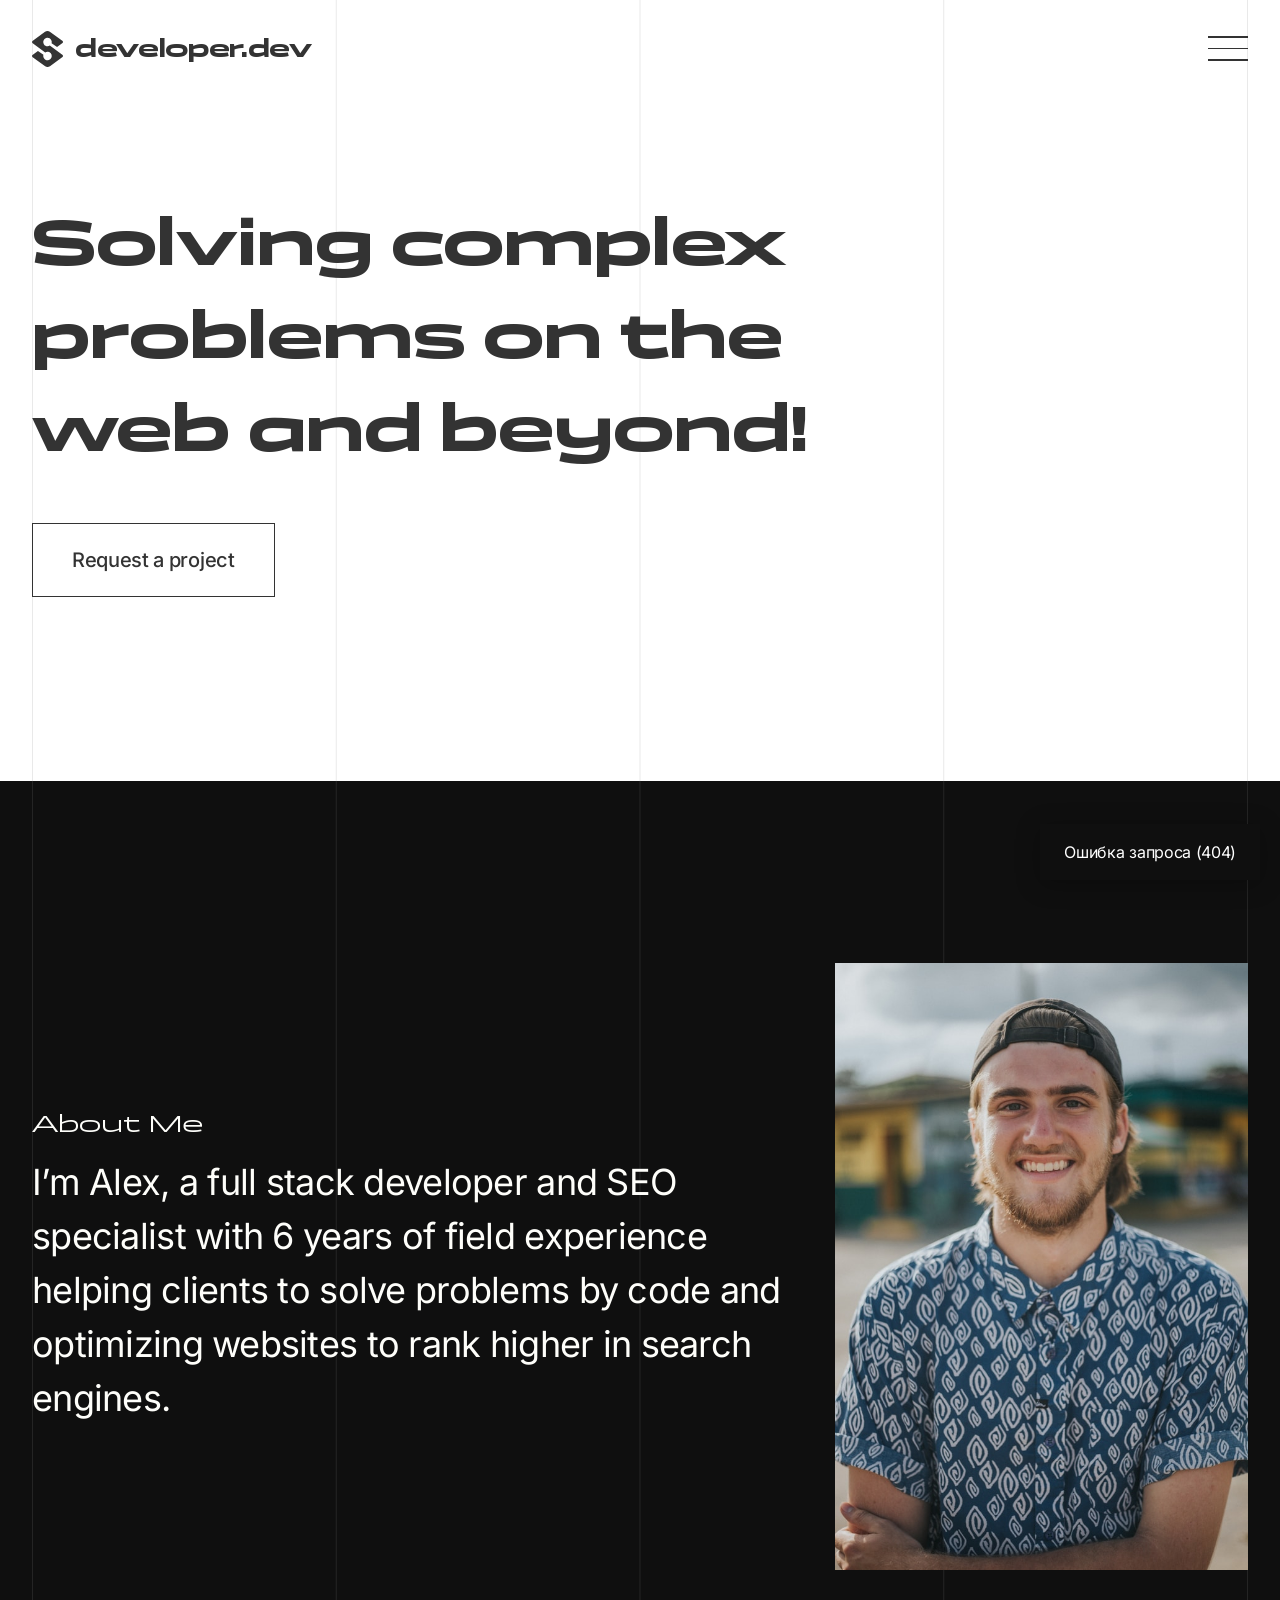
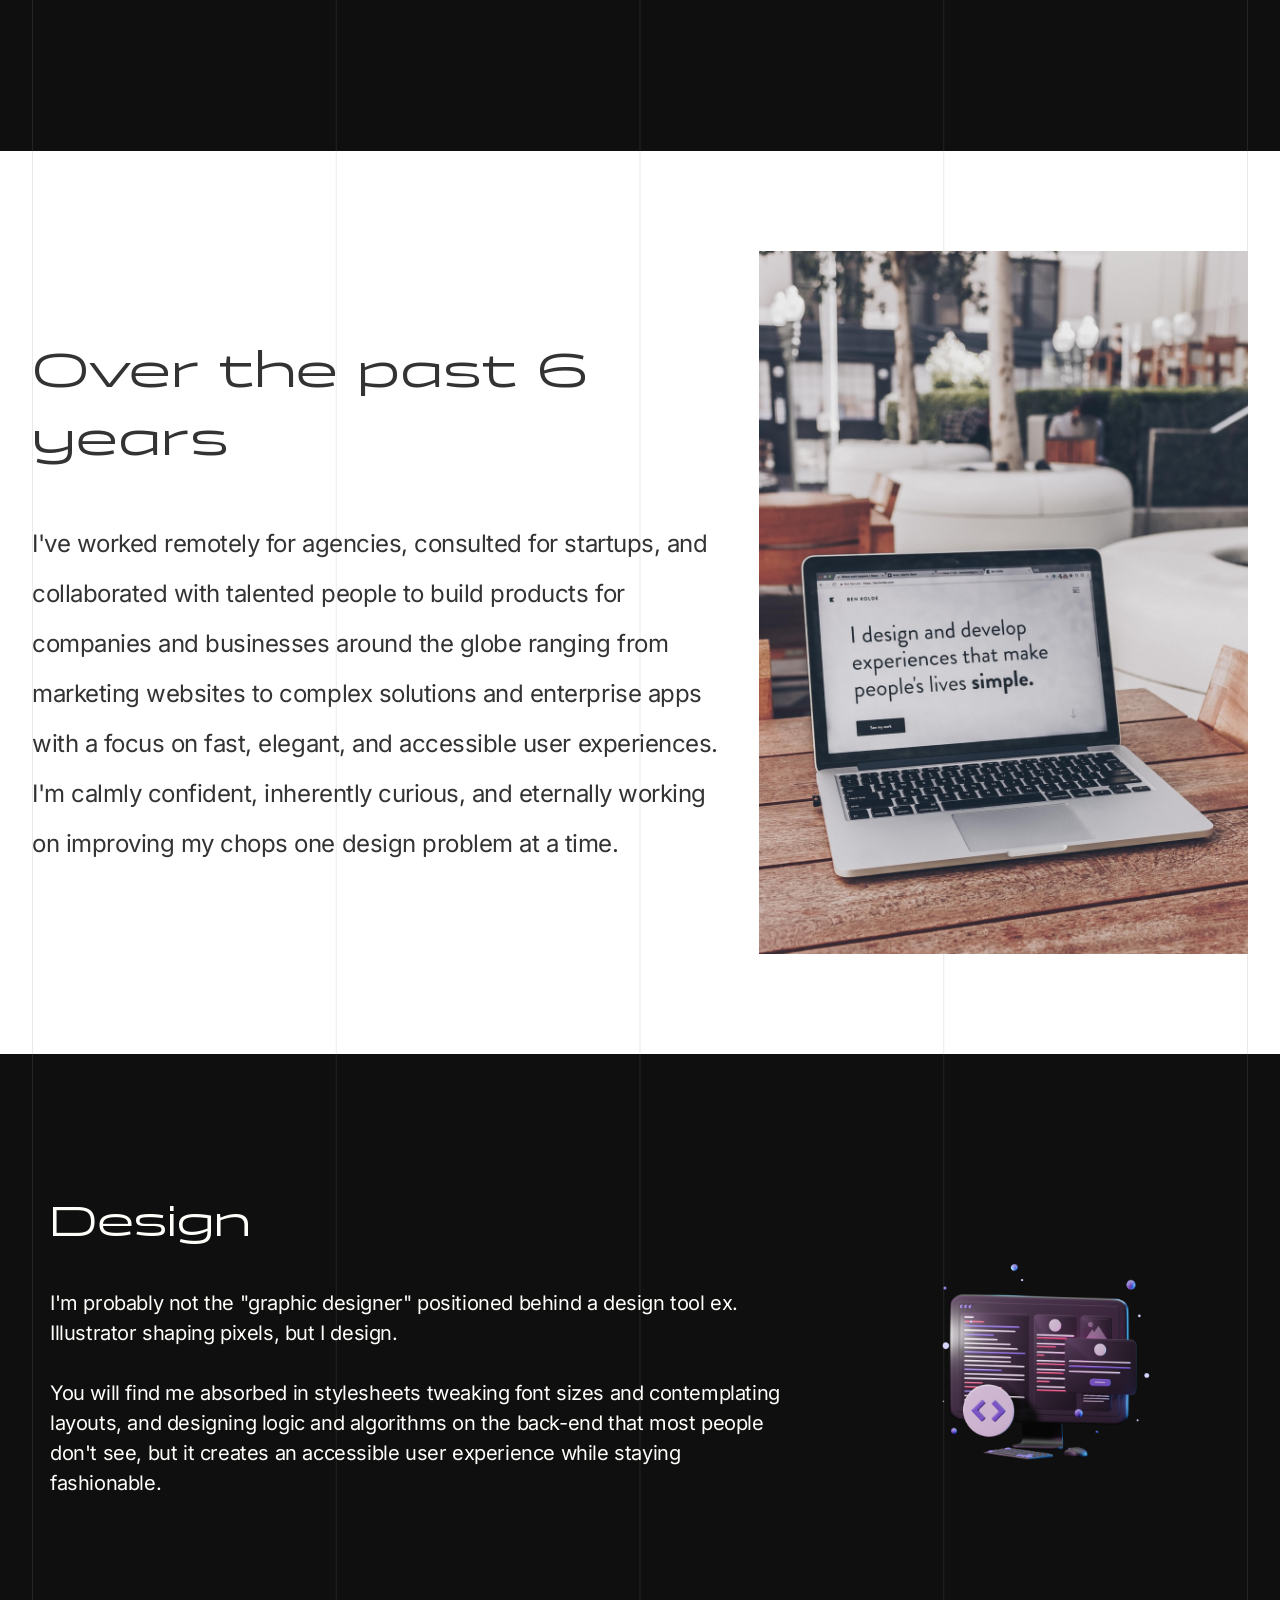
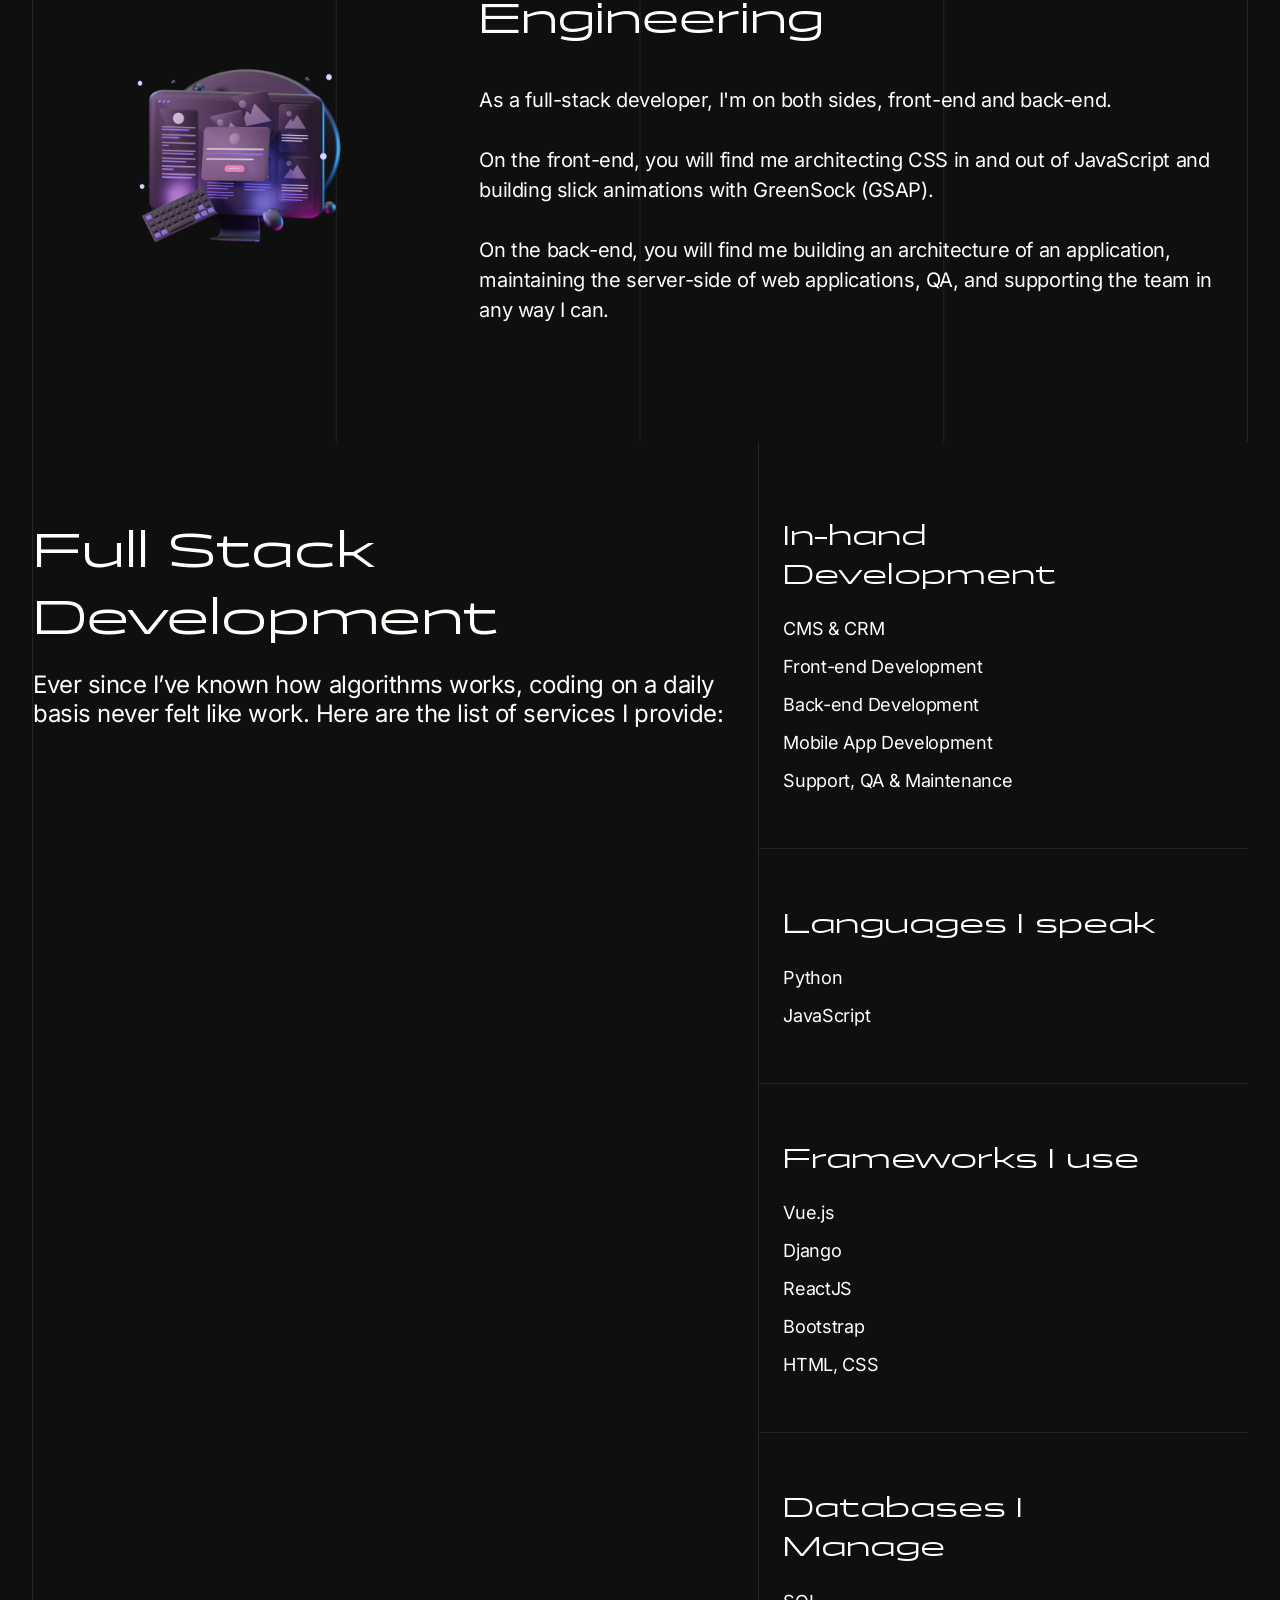
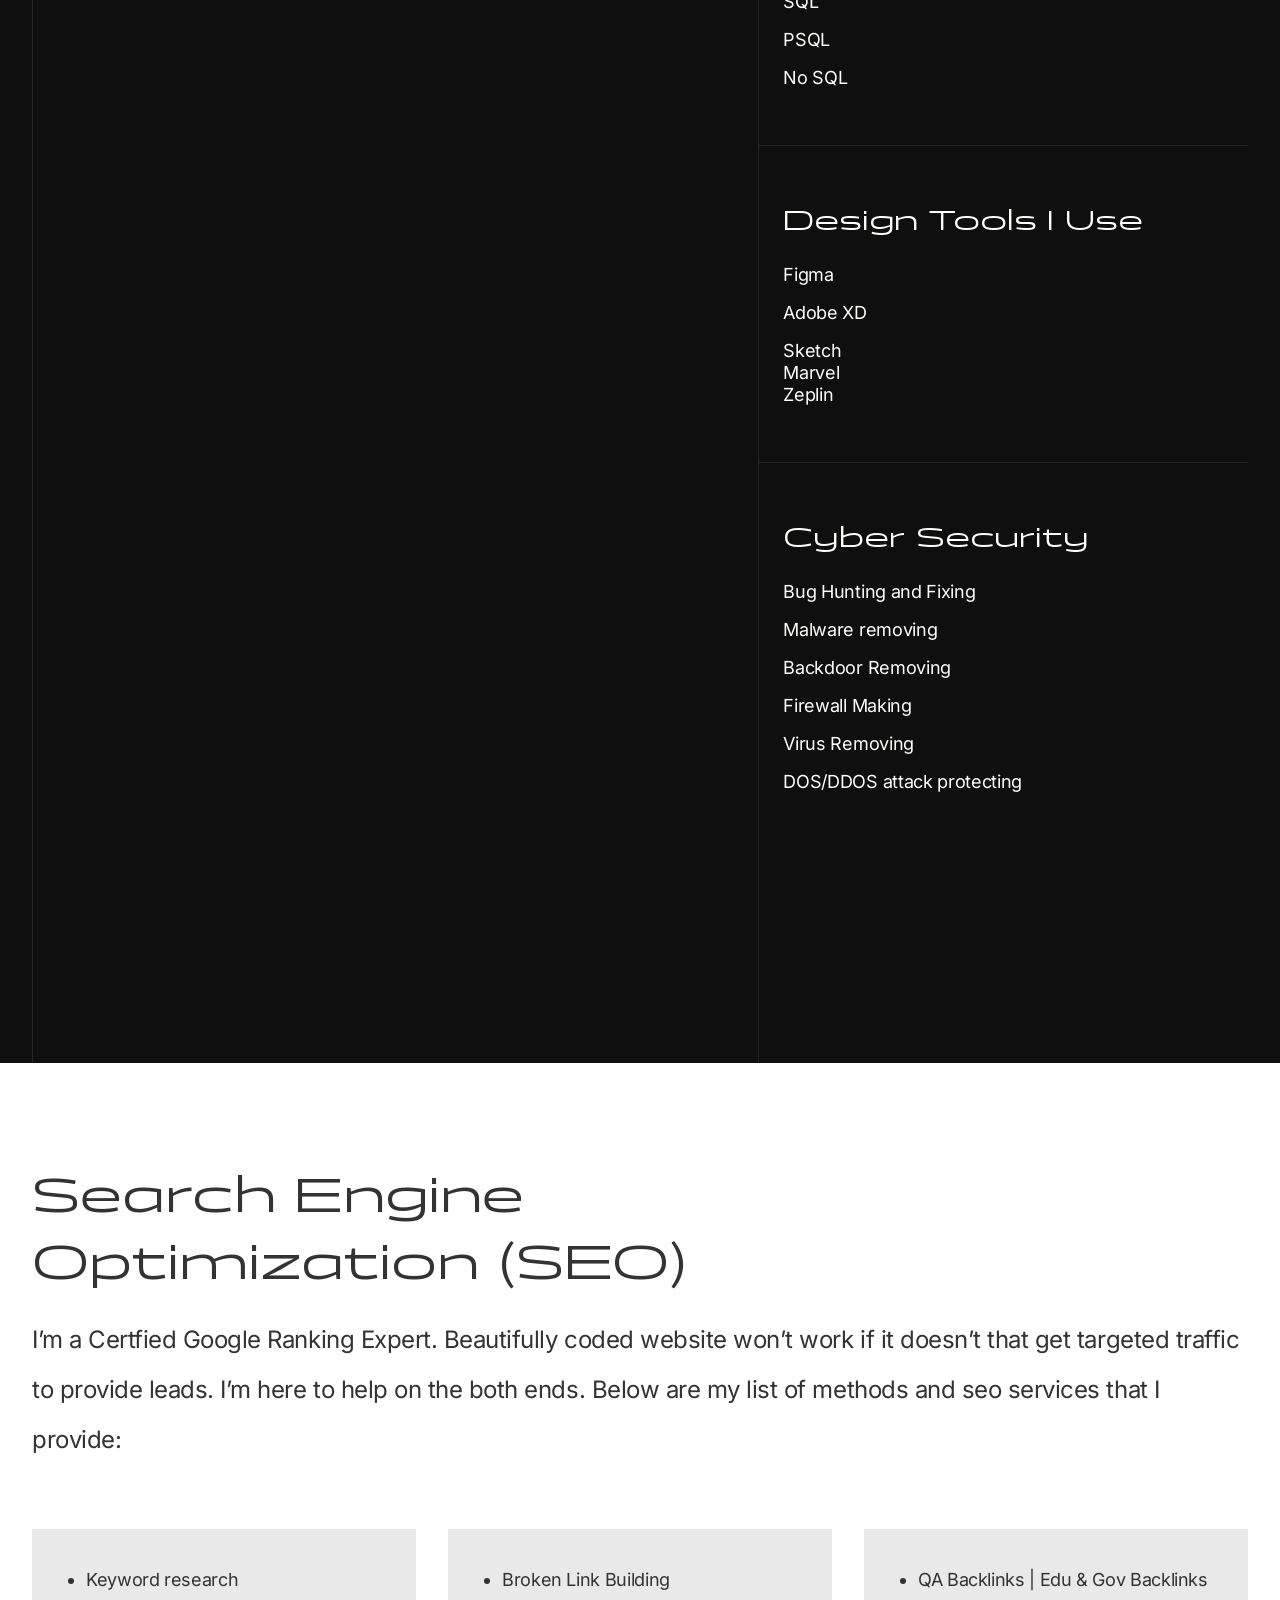
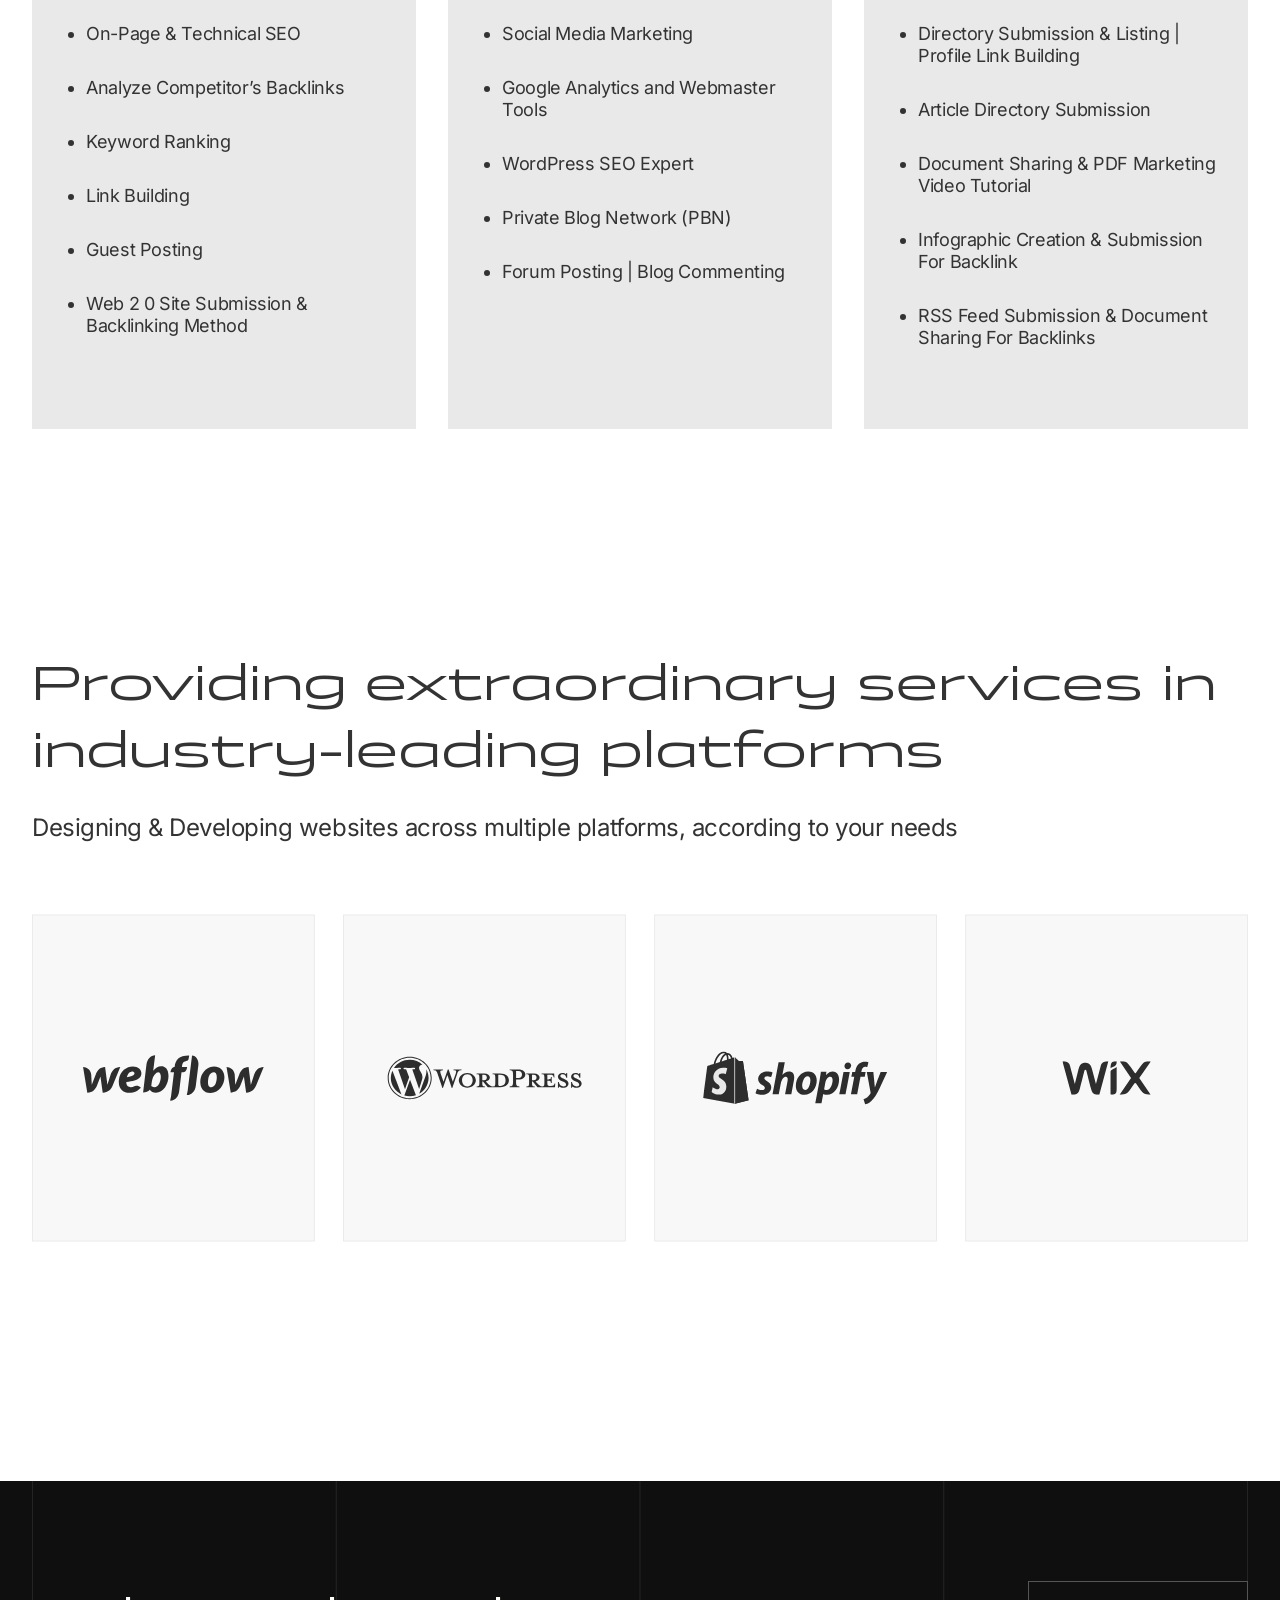
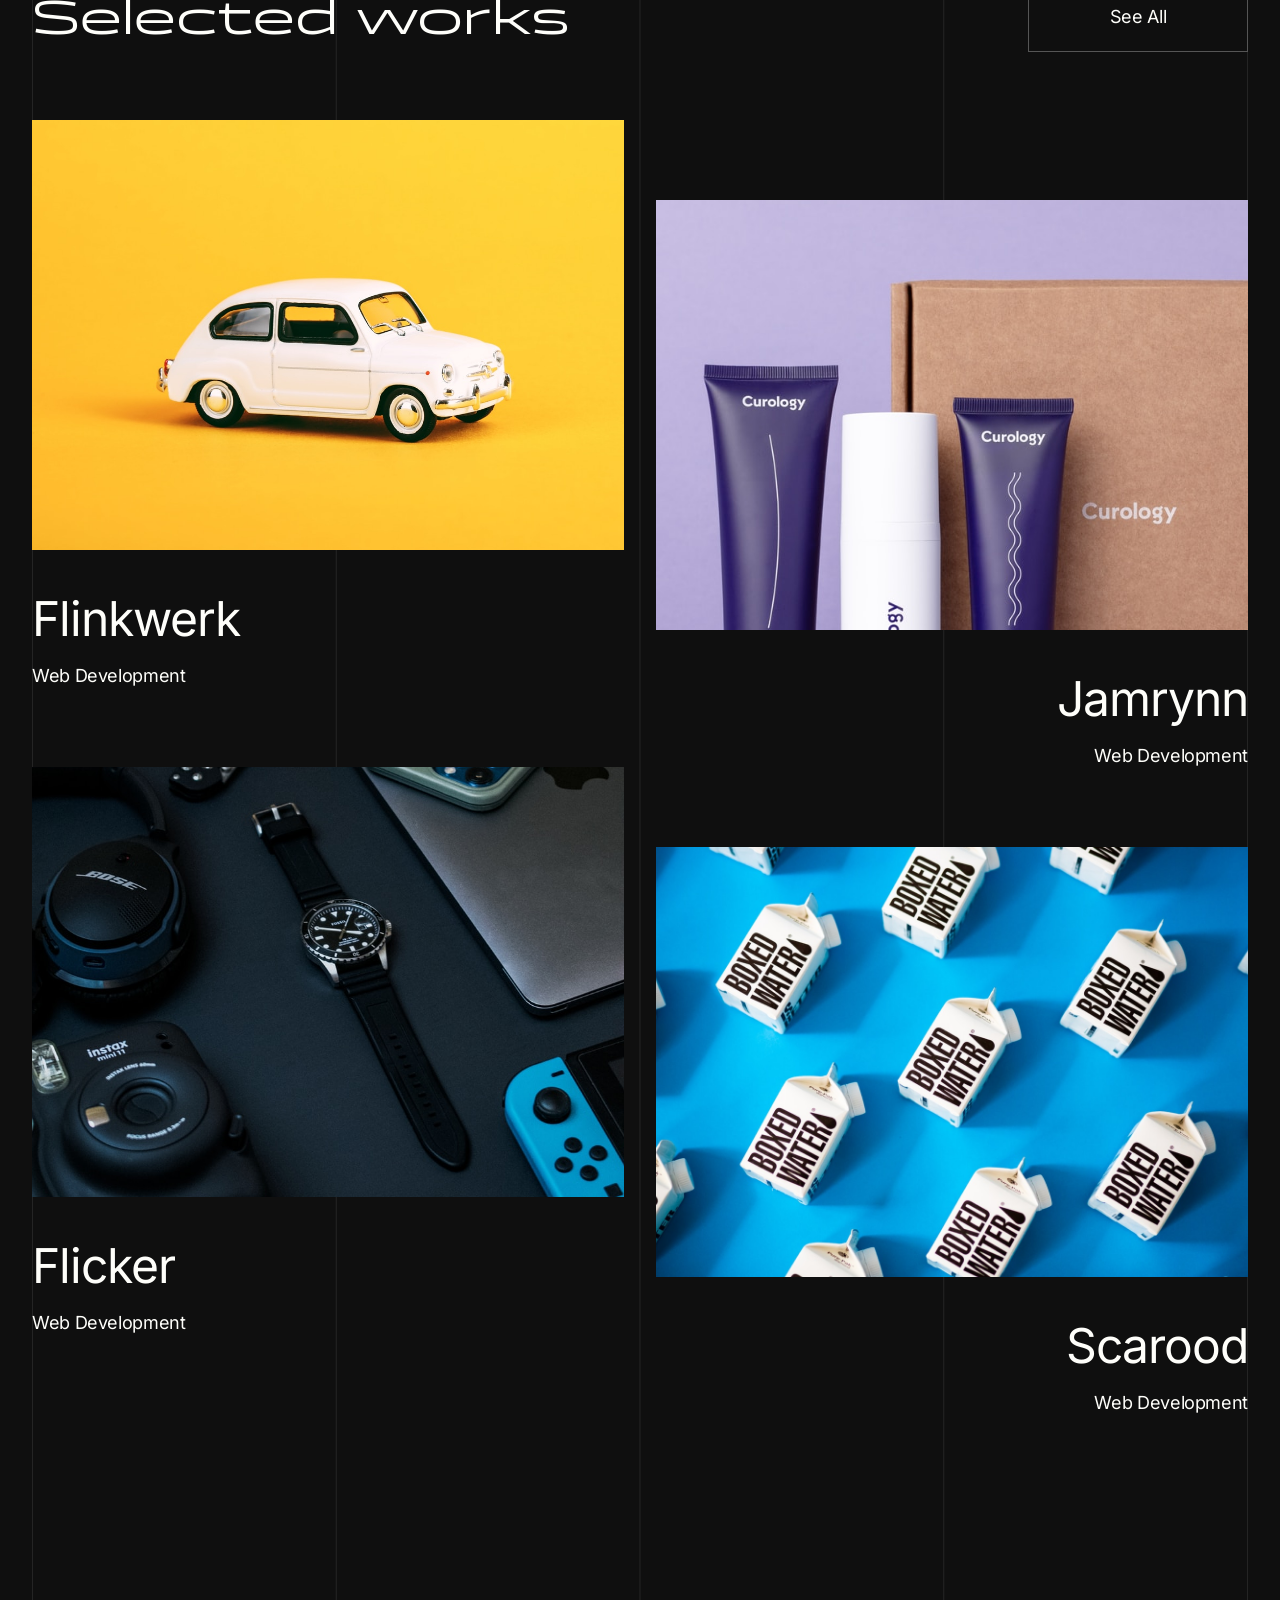
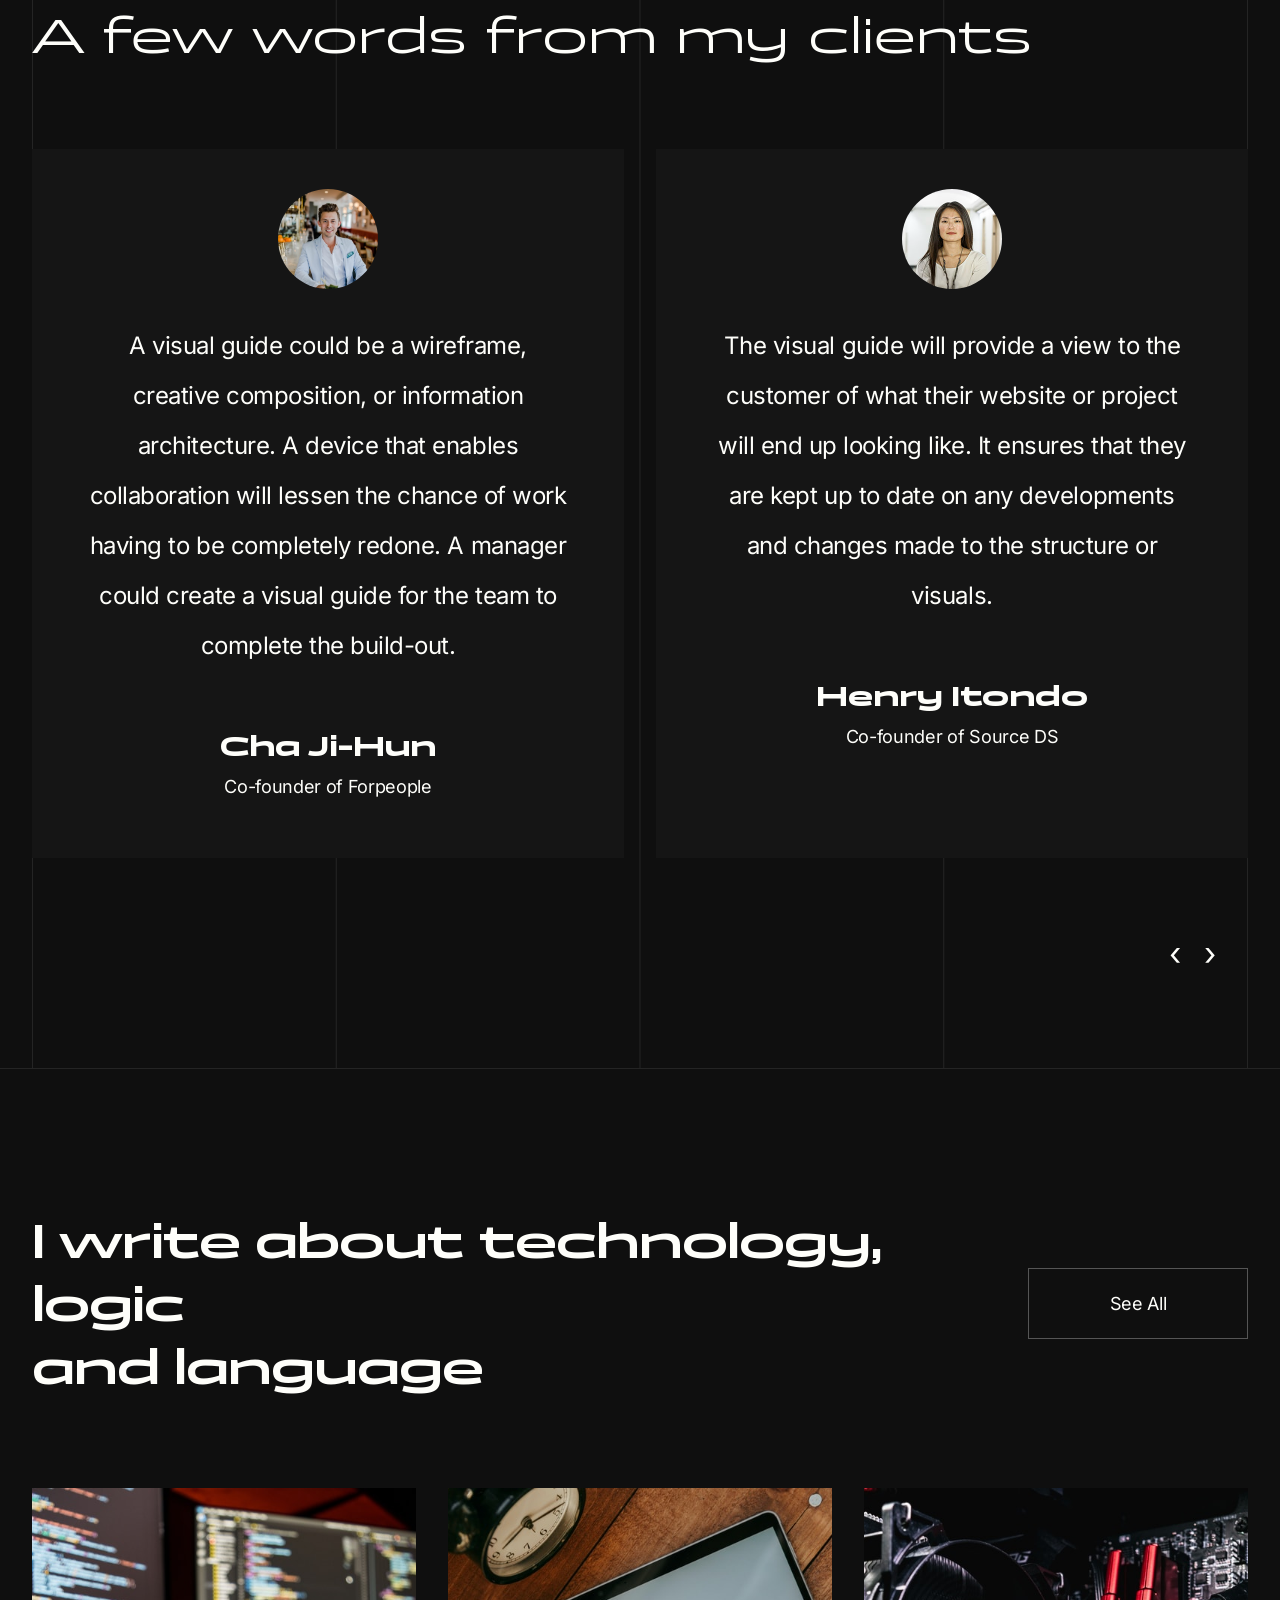
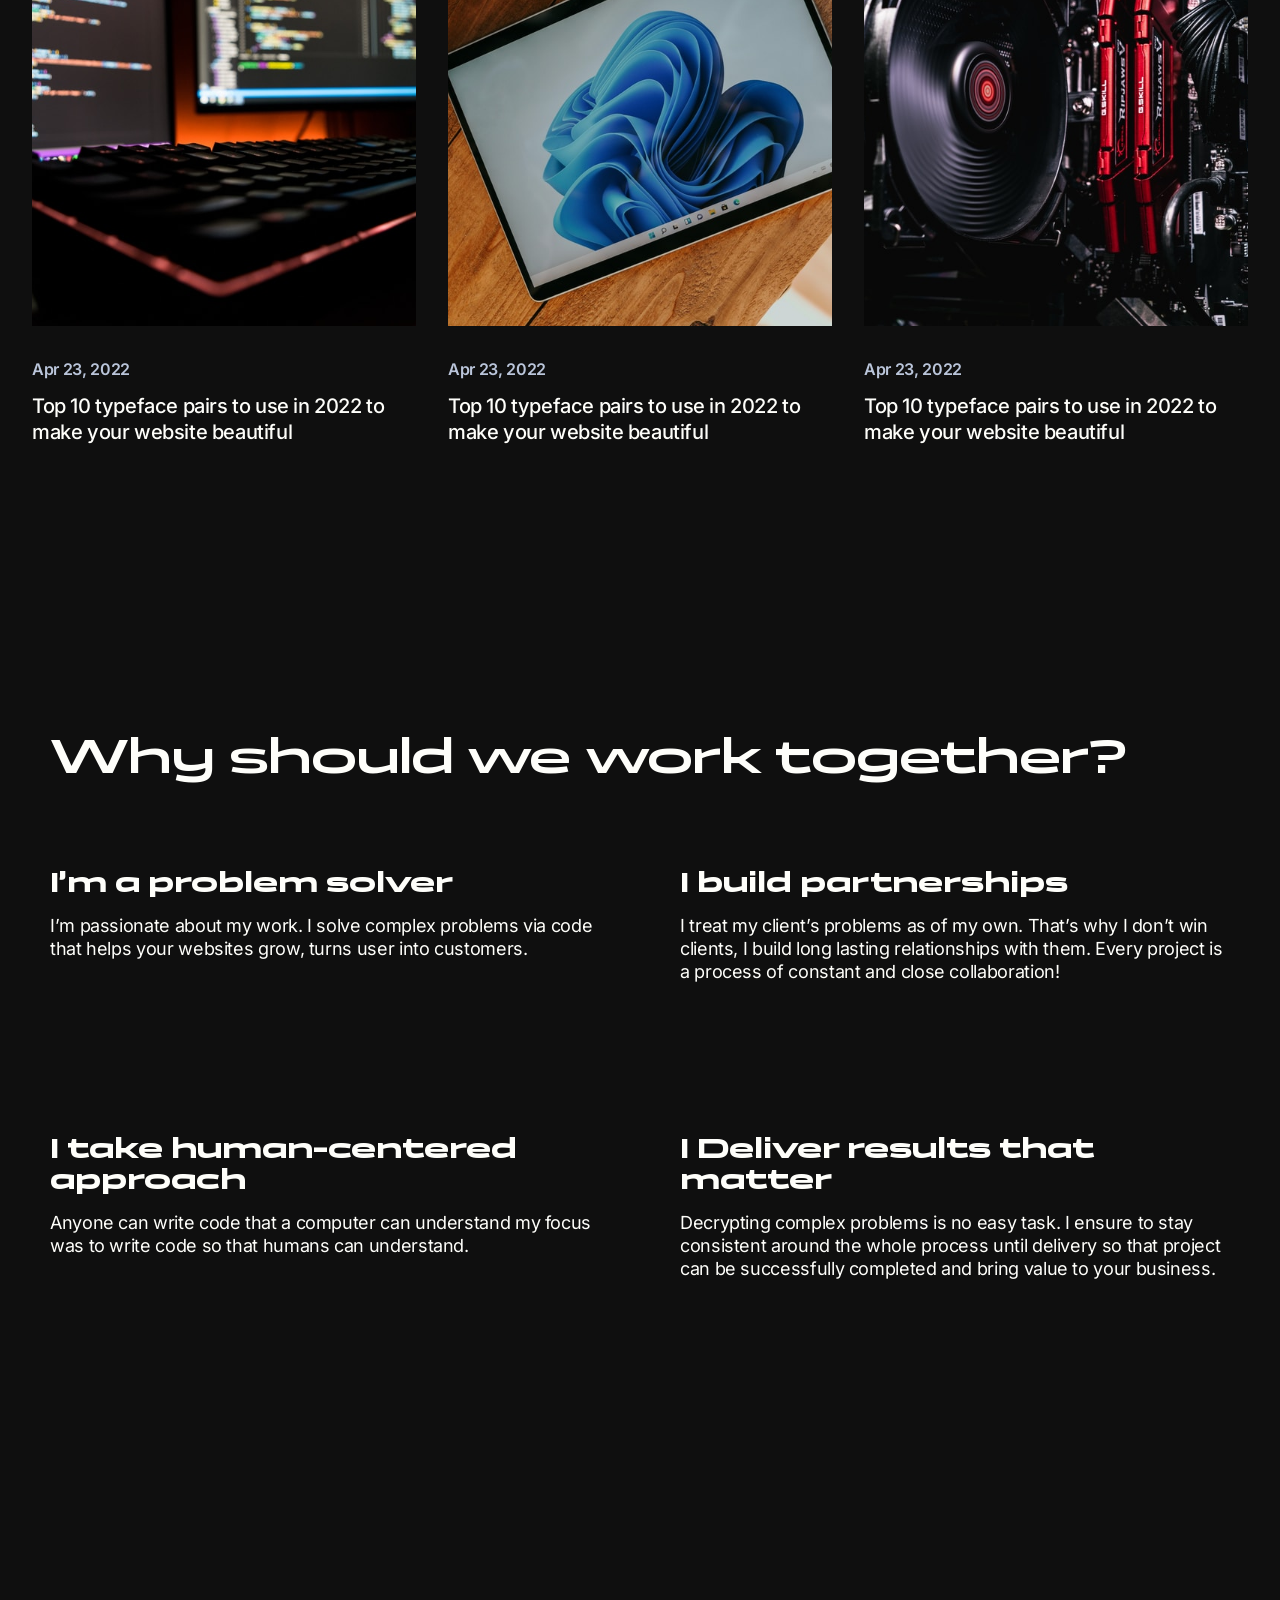
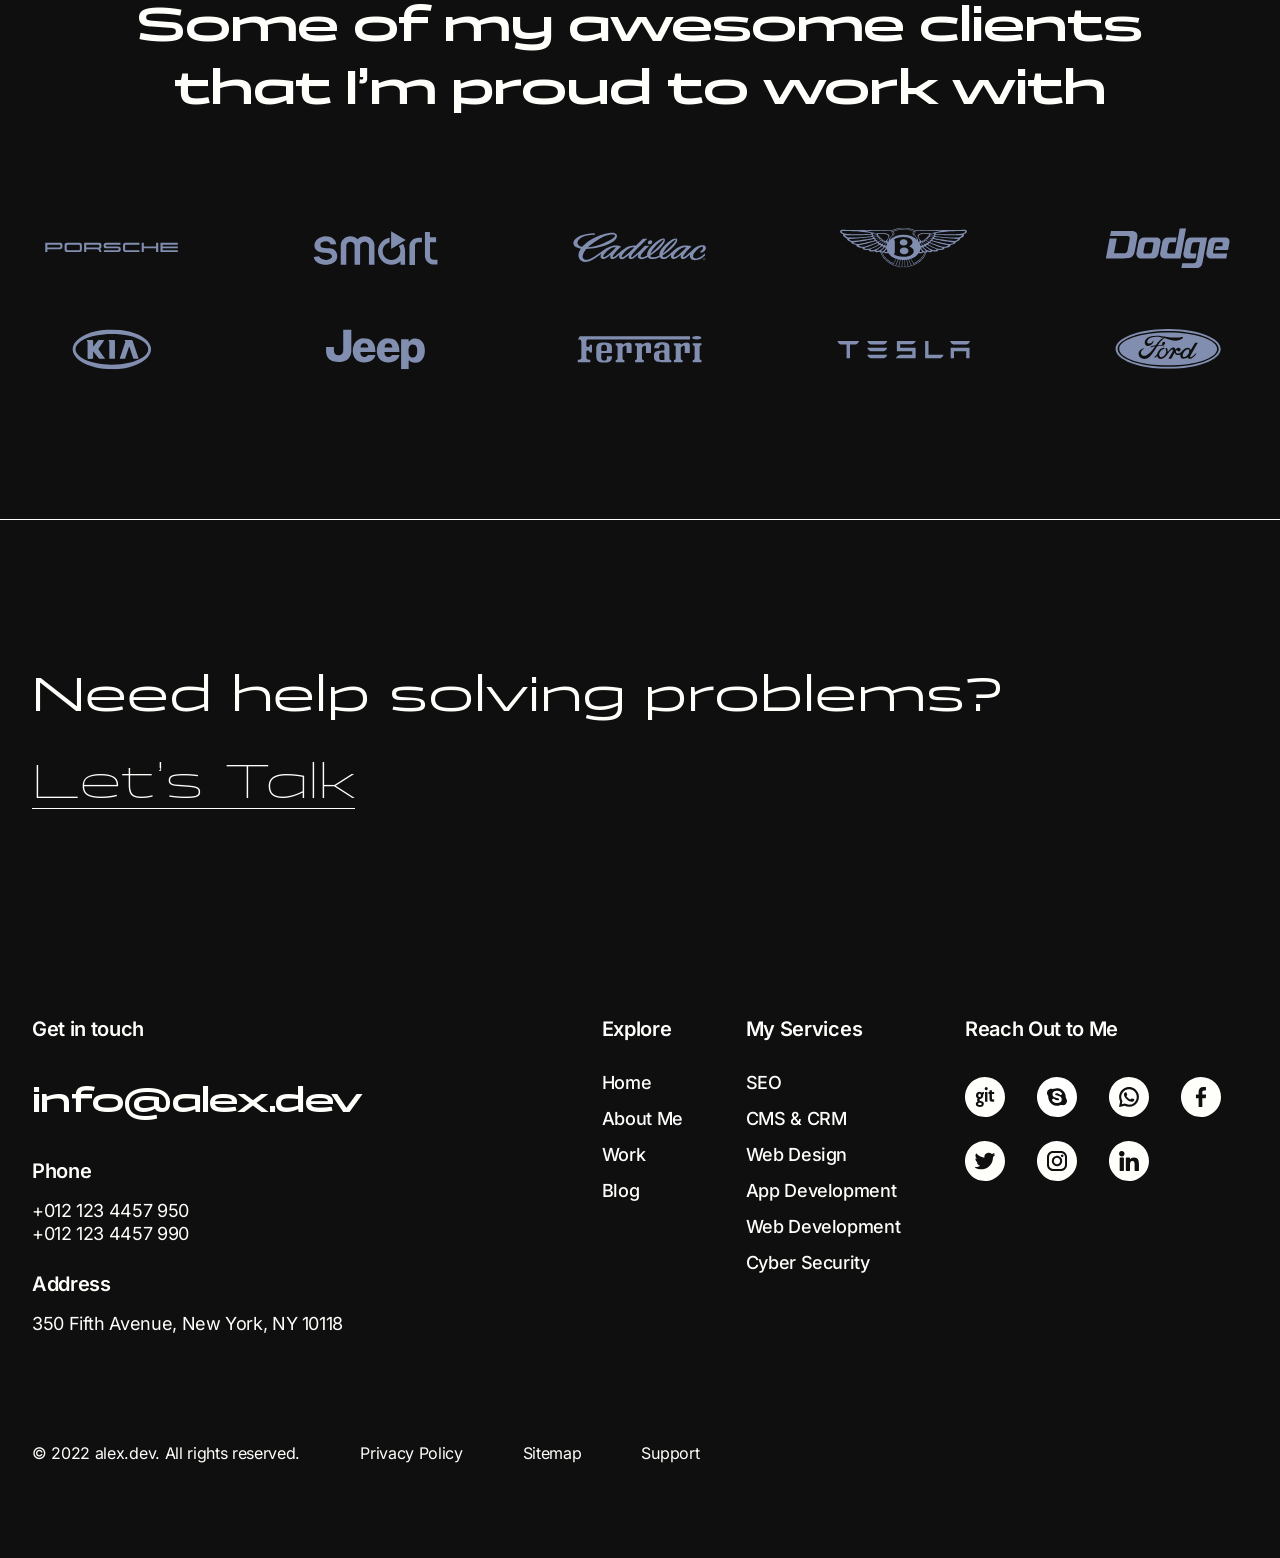
==== commit 52e3cc99: "web-3 fixes + cart + login" ====
--- a/web/index.html
+++ b/web/index.html
@@ -9,8 +9,8 @@
   <link rel="stylesheet" href="fonts.css">
   <link rel="stylesheet" href="global.css">
   <link rel="stylesheet" href="styles.css">
-  <link rel="stylesheet" href="app.css">
-  <script src="script.js" defer></script>
+  <link rel="stylesheet" href="app.css?v=2">
+  <script src="script.js?v=2" defer></script>
 </head>
 <body>
 <div class="site">
--- a/web/app.css
+++ b/web/app.css
@@ -14,6 +14,10 @@
 .app-card__actions .button { min-width: 0; padding-inline: 10px; }
 .app-toolbar { display: flex; flex-wrap: wrap; align-items: end; gap: 16px; margin-bottom: 32px; }
 .app-toolbar label { display: grid; gap: 8px; font-size: 15px; line-height: 1.6; }
+.app-form { display: grid; gap: 18px; max-width: 540px; margin-bottom: 24px; }
+.app-form label { display: grid; gap: 8px; font-size: 15px; line-height: 1.6; }
+.app-form input { width: 100%; padding: 12px; border: 1px solid #aaa; color: #333; background: white; font: inherit; }
+.app-form button { justify-self: start; }
 .app-toolbar input, .app-toolbar select, .app-table input { width: 100%; padding: 12px; border: 1px solid #aaa; border-radius: 0; color: #333; background: white; font: inherit; }
 .app-toolbar input, .app-toolbar select, .app-toolbar > .button { height: 48px; min-height: 48px; }
 .app-check { display: flex; align-items: start; gap: 12px; line-height: 1.6; }
